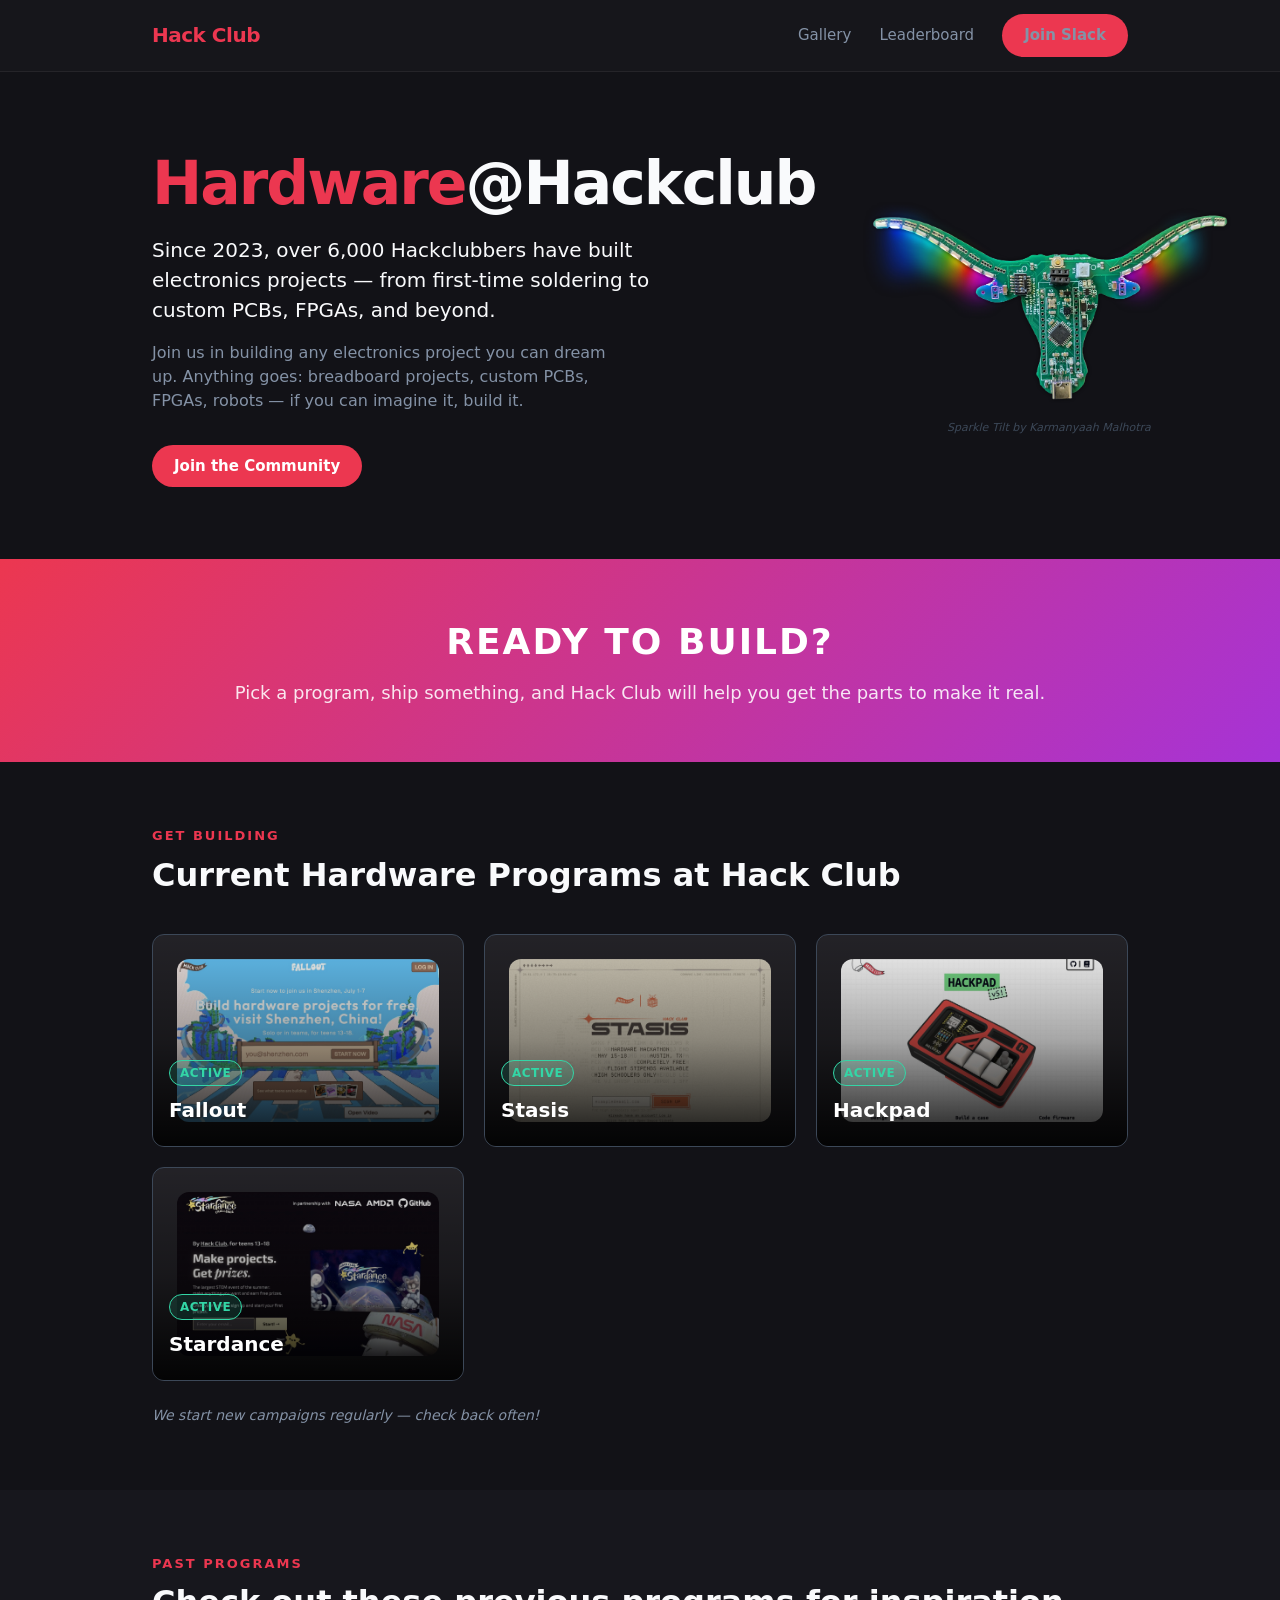
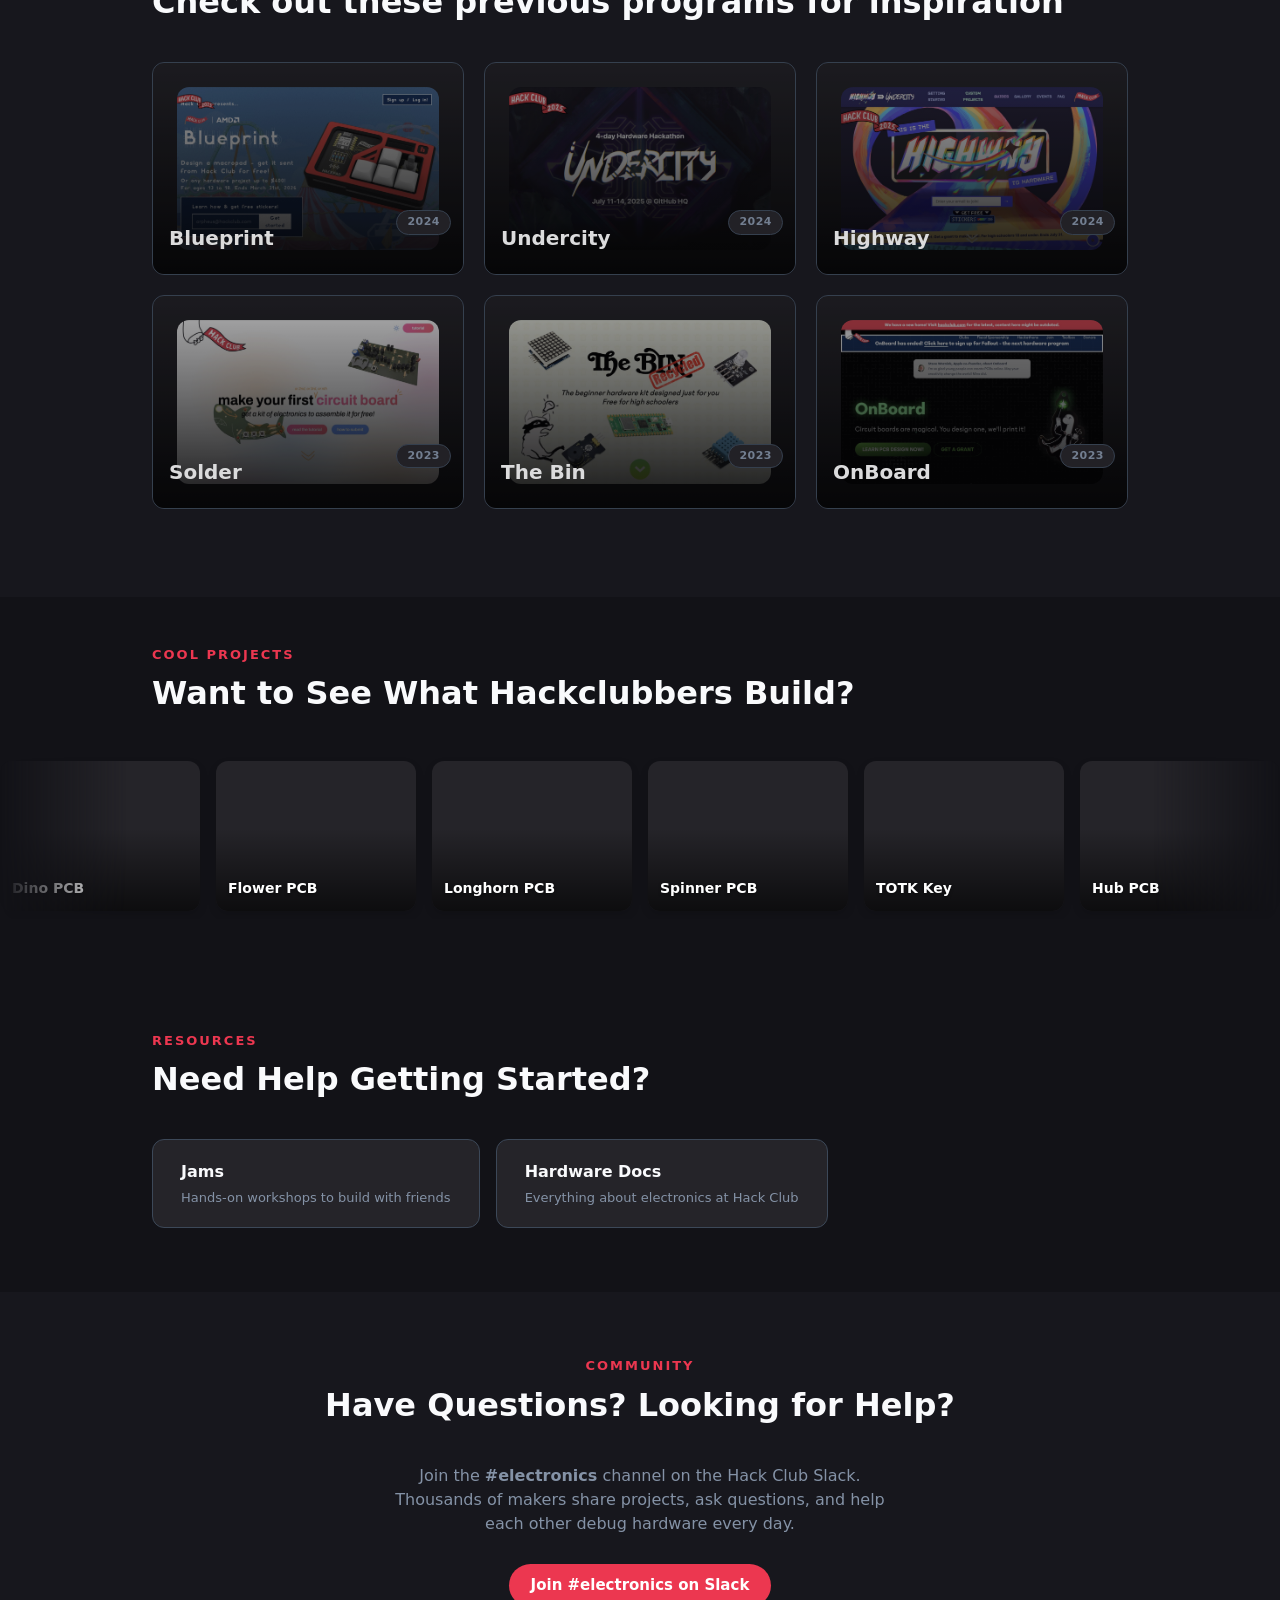
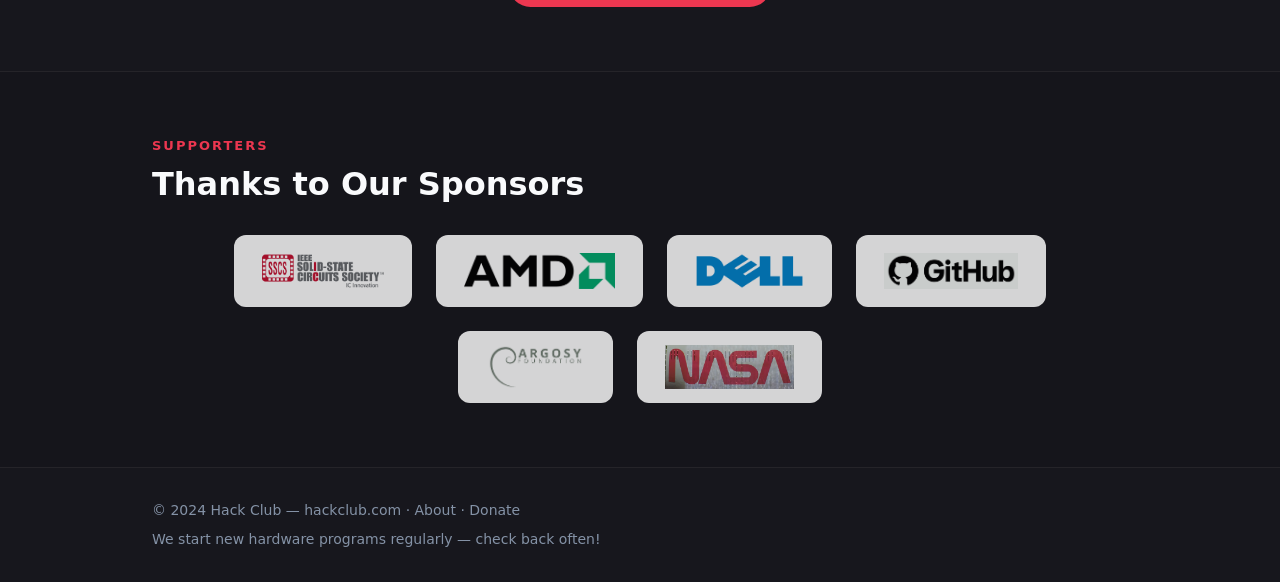
==== index.html @ caff6d9c "fix: use img tags for program cards (full screenshot, no cropping), white hover text" ====
<!DOCTYPE html>
<html lang="en">
<head>
  <meta charset="UTF-8">
  <meta name="viewport" content="width=device-width, initial-scale=1">
  <title>Hardware @ Hack Club</title>
  <meta name="description" content="Since 2023, 6000+ Hackclubbers have built electronics projects with Hack Club. Join us in building any electronics project you can dream up.">
  <link rel="stylesheet" href="https://css.hackclub.com/fonts.css">
  <link rel="stylesheet" href="https://css.hackclub.com/theme.css">
  <link rel="stylesheet" href="style.css">
  <style>
    /* ── Base ── */
    *, *::before, *::after { box-sizing: border-box; margin: 0; padding: 0; }

    body {
      font-family: 'Phantom Sans', system-ui, -apple-system, BlinkMacSystemFont, 'Segoe UI', sans-serif;
      background: #121217;
      color: #f9fafc;
      line-height: 1.5;
    }

    a { color: inherit; text-decoration: none; }

    .container {
      max-width: 1024px;
      margin-left: auto;
      margin-right: auto;
      padding-left: 24px;
      padding-right: 24px;
    }

    /* ── Nav ── */
    #nav {
      position: sticky;
      top: 0;
      z-index: 100;
      background: rgba(23, 23, 29, 0.88);
      backdrop-filter: blur(10px);
      border-bottom: 1px solid #252429;
    }

    .nav-inner {
      display: flex;
      align-items: center;
      justify-content: space-between;
      padding-top: 14px;
      padding-bottom: 14px;
    }

    .nav-logo {
      font-size: 20px;
      font-weight: 700;
      color: #ec3750;
      letter-spacing: -0.5px;
    }

    .nav-links {
      display: flex;
      align-items: center;
      gap: 28px;
    }

    .nav-links a {
      font-size: 15px;
      color: #8492a6;
      transition: color 0.15s;
    }

    .nav-links a:hover { color: #f9fafc; }

    /* ── Buttons ── */
    .btn {
      display: inline-block;
      padding: 10px 22px;
      border-radius: 99999px;
      font-weight: 700;
      font-size: 15px;
      cursor: pointer;
      transition: opacity 0.15s, transform 0.15s;
      border: none;
    }

    .btn:hover { opacity: 0.88; transform: translateY(-1px); }

    .btn-primary {
      background: #ec3750;
      color: #ffffff;
    }

    /* ── Hero ── */
    #hero {
      padding: 80px 0 72px;
      position: relative;
      overflow: hidden;
      background: transparent;
    }

    #hero .container {
      position: relative;
      z-index: 1;
      display: flex;
      align-items: center;
      gap: 48px;
    }

    .hero-text { flex: 1 1 55%; }

    .hero-photo {
      flex: 0 0 38%;
      position: relative;
      z-index: 1;
      display: flex;
      flex-direction: column;
      align-items: center;
      padding: 20px 0;
    }

    .hero-photo img {
      width: 100%;
      max-width: 420px;
      border-radius: 0;
      box-shadow: none;
      display: block;
    }

    #hero h1 {
      font-size: 60px;
      font-weight: 700;
      line-height: 1.05;
      letter-spacing: -2px;
      margin-bottom: 20px;
    }

    .red { color: #ec3750; }

    .tagline {
      font-size: 20px;
      color: #f9fafc;
      max-width: 520px;
      margin-bottom: 16px;
    }

    .subtext {
      font-size: 16px;
      color: #8492a6;
      max-width: 480px;
      margin-bottom: 32px;
    }

    /* ── Gallery / Marquee ── */
    #gallery {
      padding: 48px 0;
      overflow: hidden;
    }

    .marquee-wrap {
      overflow: hidden;
      -webkit-mask-image: linear-gradient(to right, transparent, black 10%, black 90%, transparent);
      mask-image: linear-gradient(to right, transparent, black 10%, black 90%, transparent);
    }

    .marquee-track {
      display: flex;
      width: max-content;
      gap: 16px;
      padding: 8px 0;
      animation: marquee 32s linear infinite;
    }

    .marquee-track:hover {
      animation-play-state: paused;
    }

    @keyframes marquee {
      from { transform: translateX(0); }
      to   { transform: translateX(-50%); }
    }

    @media (prefers-reduced-motion: reduce) {
      .marquee-track { animation: none; }
    }

    .gallery-card {
      flex-shrink: 0;
      min-width: 200px;
      height: 150px;
      border-radius: 12px;
      display: flex;
      align-items: flex-end;
      padding: 12px;
      font-size: 14px;
      font-weight: 700;
      color: #ffffff;
      text-shadow: 0 1px 3px rgba(0,0,0,0.5);
    }

    /* ── Sections shared ── */
    section { padding: 64px 0; }

    section h2 {
      font-size: 13px;
      font-weight: 700;
      text-transform: uppercase;
      letter-spacing: 2px;
      color: #ec3750;
      margin-bottom: 10px;
    }

    section h3 {
      font-size: 32px;
      font-weight: 700;
      margin-bottom: 40px;
      line-height: 1.2;
    }

    /* ── Program cards ── */
    .program-grid {
      display: grid;
      grid-template-columns: repeat(3, 1fr);
      gap: 20px;
      margin-bottom: 24px;
    }

    .program-card {
      background: #252429;
      border-radius: 12px;
      padding: 24px;
      display: block;
      border: 1px solid #3c4858;
      transition: transform 0.15s, box-shadow 0.15s;
      position: relative;
    }

    .program-card:hover {
      transform: translateY(-2px);
      box-shadow: 0 8px 24px rgba(0,0,0,0.3);
    }

    .program-card h4 {
      font-size: 20px;
      font-weight: 700;
      margin: 12px 0 8px;
    }

    .program-card p {
      font-size: 14px;
      color: #8492a6;
      line-height: 1.6;
    }

    .badge {
      display: inline-block;
      padding: 3px 10px;
      border-radius: 99999px;
      font-size: 12px;
      font-weight: 700;
      text-transform: uppercase;
      letter-spacing: 0.5px;
    }

    .badge.active {
      background: rgba(51, 214, 166, 0.15);
      color: #33d6a6;
      border: 1px solid #33d6a6;
    }

    .badge.year {
      background: #252429;
      color: #8492a6;
      border: 1px solid #3c4858;
    }

    .note {
      font-size: 14px;
      color: #8492a6;
      font-style: italic;
    }

    /* ── Past programs ── */
    #past-programs { background: #17171d; }

    .program-grid.past { grid-template-columns: repeat(3, 1fr); }

    .past-card {
      opacity: 0.85;
    }

    .past-card:hover { opacity: 1; }

    /* ── Get Help ── */
    .help-links {
      display: flex;
      flex-wrap: wrap;
      gap: 16px;
      margin-top: 8px;
    }

    .help-link {
      display: block;
      background: #252429;
      border-radius: 12px;
      padding: 20px 28px;
      border: 1px solid #3c4858;
      font-size: 16px;
      font-weight: 700;
      color: #f9fafc;
      transition: transform 0.15s, background 0.15s;
    }

    .help-link:hover {
      transform: translateY(-2px);
      background: #2e2c33;
    }

    .help-link span {
      display: block;
      font-size: 13px;
      font-weight: 400;
      color: #8492a6;
      margin-top: 4px;
    }

    /* ── Community ── */
    #community {
      background: #17171d;
      text-align: center;
    }

    #community h2 {
      text-align: center;
    }

    #community h3 {
      text-align: center;
    }

    #community p {
      color: #8492a6;
      max-width: 500px;
      margin: 0 auto 28px;
    }

    /* ── Footer ── */
    footer {
      background: #17171d;
      border-top: 1px solid #252429;
      padding: 32px 0;
    }

    .footer-inner {
      display: flex;
      flex-direction: column;
      gap: 8px;
      font-size: 14px;
      color: #8492a6;
    }

    .footer-inner a {
      color: #8492a6;
      transition: color 0.15s;
    }

    .footer-inner a:hover { color: #f9fafc; }

    /* ── Responsive ── */
    @media (max-width: 768px) {
      #hero h1 { font-size: 40px; letter-spacing: -1px; }
      .tagline { font-size: 17px; }
      .program-grid { grid-template-columns: 1fr; }
      .program-grid.past { grid-template-columns: repeat(2, 1fr); }
      .nav-links a:not(.btn) { display: none; }
    }

    @media (max-width: 480px) {
      .program-grid.past { grid-template-columns: 1fr; }
      #hero { padding: 64px 0 48px; }
    }
  </style>
</head>
<body>

  <!-- ── Nav ── -->
  <nav id="nav">
    <div class="container nav-inner">
      <a href="/" class="nav-logo">Hack Club</a>
      <div class="nav-links">
        <a href="https://hardware.hackclub.com/gallery">Gallery</a>
        <a href="https://hardware.hackclub.com/leaderboard">Leaderboard</a>
        <a href="https://slack.hackclub.com" class="btn btn-primary">Join Slack</a>
      </div>
    </div>
  </nav>

  <!-- ── Hero ── -->
  <section id="hero">
    <div class="container">
      <div class="hero-text">
        <h1><span class="red">Hardware</span>@Hackclub</h1>
        <p class="tagline">Since 2023, over 6,000 Hackclubbers have built electronics projects — from first-time soldering to custom PCBs, FPGAs, and beyond.</p>
        <p class="subtext">Join us in building any electronics project you can dream up. Anything goes: breadboard projects, custom PCBs, FPGAs, robots — if you can imagine it, build it.</p>
        <a href="https://slack.hackclub.com" class="btn btn-primary">Join the Community</a>
      </div>
      <div class="hero-photo">
        <img src="assets/sparkle-tilt.png" alt="Sparkle Tilt — custom PCB designed by Karmanyaah Malhotra with Hack Club" loading="lazy">
        <p class="photo-credit">Sparkle Tilt by Karmanyaah Malhotra</p>
      </div>
    </div>
  </section>

  <!-- ── CTA Band → Current Programs ── -->
  <section id="cta-band">
    <div class="container cta-inner">
      <div class="cta-text">
        <h2>Ready to Build?</h2>
        <p>Pick a program, ship something, and Hack Club will help you get the parts to make it real.</p>
      </div>
    </div>
  </section>

  <section id="current-programs">
    <div class="container">
      <h2>Get Building</h2>
      <h3>Current Hardware Programs at Hack Club</h3>
      <div class="program-grid">
        <a href="https://fallout.hackclub.com/" class="program-card">
          <img src="assets/prog-fallout.jpg" alt="Fallout">
          <div class="card-content"><span class="badge active">Active</span><h4>Fallout</h4><p class="card-desc">Build hardware projects, earn grants. The most active YSWS hardware program.</p></div>
        </a>
        <a href="https://stasis.hackclub.com/" class="program-card">
          <img src="assets/prog-stasis.jpg" alt="Stasis">
          <div class="card-content"><span class="badge active">Active</span><h4>Stasis</h4><p class="card-desc">Preserve your projects in time. A program for archiving and showcasing completed hardware.</p></div>
        </a>
        <a href="https://hackpad.hackclub.com/" class="program-card">
          <img src="assets/prog-hackpad.jpg" alt="Hackpad">
          <div class="card-content"><span class="badge active">Active</span><h4>Hackpad</h4><p class="card-desc">Build your own custom macropad. Design, print, and program a mini keyboard from scratch.</p></div>
        </a>
        <a href="https://stardance.hackclub.com/" class="program-card">
          <img src="assets/prog-stardance.jpg" alt="Stardance">
          <div class="card-content"><span class="badge active">Active</span><h4>Stardance</h4><p class="card-desc">Build hardware that moves, lights up, and dances. Bring electronics to life with motion and LEDs.</p></div>
        </a>
      </div>
      <p class="note">We start new campaigns regularly — check back often!</p>
    </div>
  </section>

  <!-- ── Past Programs ── -->
  <section id="past-programs">
    <div class="container">
      <h2>Past Programs</h2>
      <h3>Check out these previous programs for inspiration</h3>
      <div class="program-grid past">
        <a href="https://blueprint.hackclub.com/" class="program-card past-card">
          <img src="assets/prog-blueprint.jpg" alt="Blueprint">
          <div class="card-content"><span class="badge year">2024</span><h4>Blueprint</h4><p class="card-desc">Hardware hacking at its most creative. A program for building unusual and experimental electronics.</p></div>
        </a>
        <a href="https://undercity.hackclub.com/" class="program-card past-card">
          <img src="assets/prog-undercity.jpg" alt="Undercity">
          <div class="card-content"><span class="badge year">2024</span><h4>Undercity</h4><p class="card-desc">166 teen makers, 75 projects, 19 countries — a 72-hour underground hardware sprint.</p></div>
        </a>
        <a href="https://highway.hackclub.com/" class="program-card past-card">
          <img src="assets/prog-highway.jpg" alt="Highway">
          <div class="card-content"><span class="badge year">2024</span><h4>Highway</h4><p class="card-desc">Design any hardware project, get a grant to make it real. The summer highway to building.</p></div>
        </a>
        <a href="https://solder.hackclub.com/" class="program-card past-card">
          <img src="assets/prog-solder.jpg" alt="Solder">
          <div class="card-content"><span class="badge year">2023</span><h4>Solder</h4><p class="card-desc">Your introduction to soldering and electronics assembly. A hands-on beginner program.</p></div>
        </a>
        <a href="https://v3.hackclub.com/bin/" class="program-card past-card">
          <img src="assets/prog-thebin.jpg" alt="The Bin">
          <div class="card-content"><span class="badge year">2023</span><h4>The Bin</h4><p class="card-desc">A treasure trove of components. Get parts to build whatever you can imagine.</p></div>
        </a>
        <a href="https://v3.hackclub.com/onboard/" class="program-card past-card">
          <img src="assets/prog-onboard.jpg" alt="OnBoard">
          <div class="card-content"><span class="badge year">2023</span><h4>OnBoard</h4><p class="card-desc">Circuit boards are magical. Design your first PCB and get it manufactured for free.</p></div>
        </a>
      </div>
    </div>
  </section>

  <!-- ── Scrolling Gallery ── -->
  <section id="gallery">
    <div class="container">
      <h2>Cool Projects</h2>
      <h3>Want to See What Hackclubbers Build?</h3>
    </div>
    <div class="marquee-wrap">
      <div class="marquee-track">
        <div class="gallery-card" style="background-image:url('https://cloud-hy108iezt-hack-club-bot.vercel.app/0dinopcb.png')"><span>Dino PCB</span></div>
        <div class="gallery-card" style="background-image:url('https://cloud-f4lij7sq1-hack-club-bot.vercel.app/0flowerpcb.png')"><span>Flower PCB</span></div>
        <div class="gallery-card" style="background-image:url('https://cloud-myjum5y6g-hack-club-bot.vercel.app/0longhorn2.png')"><span>Longhorn PCB</span></div>
        <div class="gallery-card" style="background-image:url('https://cloud-r2xrlpq9q-hack-club-bot.vercel.app/0spinner.png')"><span>Spinner PCB</span></div>
        <div class="gallery-card" style="background-image:url('https://cloud-6a1wip38p-hack-club-bot.vercel.app/1totk_key.png')"><span>TOTK Key</span></div>
        <div class="gallery-card" style="background-image:url('https://cloud-c953eezuq-hack-club-bot.vercel.app/0hub.png')"><span>Hub PCB</span></div>
        <div class="gallery-card" style="background-image:url('https://highway.hackclub.com/desc2.png')"><span>3D Printer Build</span></div>
        <div class="gallery-card" style="background-image:url('https://highway.hackclub.com/desc3.png')"><span>Hack Club Scrapyard</span></div>
        <div class="gallery-card" style="background-image:url('https://cloud-8lszi55ph-hack-club-bot.vercel.app/10frame_2.png')"><span>Frame Project</span></div>
        <div class="gallery-card" style="background-image:url('https://highway.hackclub.com/desc1.png')"><span>Learn. Design. Make.</span></div>
        <!-- Duplicated for seamless loop -->
        <div class="gallery-card" style="background-image:url('https://cloud-hy108iezt-hack-club-bot.vercel.app/0dinopcb.png')"><span>Dino PCB</span></div>
        <div class="gallery-card" style="background-image:url('https://cloud-f4lij7sq1-hack-club-bot.vercel.app/0flowerpcb.png')"><span>Flower PCB</span></div>
        <div class="gallery-card" style="background-image:url('https://cloud-myjum5y6g-hack-club-bot.vercel.app/0longhorn2.png')"><span>Longhorn PCB</span></div>
        <div class="gallery-card" style="background-image:url('https://cloud-r2xrlpq9q-hack-club-bot.vercel.app/0spinner.png')"><span>Spinner PCB</span></div>
        <div class="gallery-card" style="background-image:url('https://cloud-6a1wip38p-hack-club-bot.vercel.app/1totk_key.png')"><span>TOTK Key</span></div>
        <div class="gallery-card" style="background-image:url('https://cloud-c953eezuq-hack-club-bot.vercel.app/0hub.png')"><span>Hub PCB</span></div>
        <div class="gallery-card" style="background-image:url('https://highway.hackclub.com/desc2.png')"><span>3D Printer Build</span></div>
        <div class="gallery-card" style="background-image:url('https://highway.hackclub.com/desc3.png')"><span>Hack Club Scrapyard</span></div>
        <div class="gallery-card" style="background-image:url('https://cloud-8lszi55ph-hack-club-bot.vercel.app/10frame_2.png')"><span>Frame Project</span></div>
        <div class="gallery-card" style="background-image:url('https://highway.hackclub.com/desc1.png')"><span>Learn. Design. Make.</span></div>
      </div>
    </div>
  </section>

  <!-- ── Get Help ── -->
  <section id="get-help">
    <div class="container">
      <h2>Resources</h2>
      <h3>Need Help Getting Started?</h3>
      <div class="help-links">
        <a href="https://jams.hackclub.com" class="help-link">
          Jams
          <span>Hands-on workshops to build with friends</span>
        </a>
        <a href="https://hardware.hackclub.com/docs" class="help-link">
          Hardware Docs
          <span>Everything about electronics at Hack Club</span>
        </a>
      </div>
    </div>
  </section>

  <!-- ── Community ── -->
  <section id="community">
    <div class="container">
      <h2>Community</h2>
      <h3>Have Questions? Looking for Help?</h3>
      <p>Join the <strong>#electronics</strong> channel on the Hack Club Slack. Thousands of makers share projects, ask questions, and help each other debug hardware every day.</p>
      <a href="https://slack.hackclub.com" class="btn btn-primary btn-community">Join #electronics on Slack</a>
    </div>
  </section>

  <!-- ── Sponsors ── -->
  <section id="sponsors">
    <div class="container">
      <h2>Supporters</h2>
      <h3>Thanks to Our Sponsors</h3>
      <div class="sponsor-grid">
        <div class="sponsor-card">
          <img src="assets/logo-ieee.png" alt="IEEE Solid State Circuits Society" loading="lazy">
        </div>
        <div class="sponsor-card">
          <img src="assets/logo-amd.png" alt="AMD" loading="lazy">
        </div>
        <div class="sponsor-card">
          <img src="assets/logo-dell.png" alt="Dell" loading="lazy">
        </div>
        <div class="sponsor-card">
          <img src="assets/logo-github.png" alt="GitHub" loading="lazy">
        </div>
        <div class="sponsor-card">
          <img src="assets/logo-argosy.png" alt="Argosy Foundation" loading="lazy">
        </div>
        <div class="sponsor-card">
          <img src="assets/logo-nasa.png" alt="NASA" loading="lazy">
        </div>
      </div>
    </div>
  </section>

  <!-- ── Footer ── -->
  <footer>
    <div class="container footer-inner">
      <div>
        &copy; 2024 Hack Club &mdash;
        <a href="https://hackclub.com">hackclub.com</a> &middot;
        <a href="https://hackclub.com/about">About</a> &middot;
        <a href="https://hackclub.com/donate">Donate</a>
      </div>
      <div>We start new hardware programs regularly — check back often!</div>
    </div>
  </footer>

</body>
</html>
---- style.css ----
/* Hardware @ Hack Club — style.css
   Supplement to the inline <style> block in index.html.
   All critical brand tokens are also declared inline for eval compatibility.
*/

/* ── Root tokens ── */
:root {
  --color-red: #ec3750;
  --color-orange: #ff8c37;
  --color-yellow: #f1c40f;
  --color-green: #33d6a6;
  --color-cyan: #5bc0de;
  --color-blue: #338eda;
  --color-purple: #a633d6;
  --color-muted: #8492a6;

  --bg-darker: #121217;
  --bg-dark: #17171d;
  --bg-darkless: #252429;
  --bg-steel: #273444;
  --bg-slate: #3c4858;

  --text-white: #f9fafc;
  --text-muted: #8492a6;

  --radius-card: 12px;
  --radius-pill: 99999px;

  --shadow-card: 0 4px 8px rgba(0,0,0,0.125);
  --shadow-elevated: 0 8px 12px rgba(0,0,0,0.2);

  --max-width: 1024px;
}

/* ── Base ── */
*, *::before, *::after {
  box-sizing: border-box;
  margin: 0;
  padding: 0;
}

body {
  font-family: 'Phantom Sans', system-ui, -apple-system, BlinkMacSystemFont, 'Segoe UI', Roboto, sans-serif;
  background: #121217;
  color: #f9fafc;
  line-height: 1.5;
  -webkit-font-smoothing: antialiased;
  position: relative;
}

/* PCB trace pattern — full-page fixed ghost layer */
body::before {
  content: '';
  position: fixed;
  inset: 0;
  background: url('assets/pcb-bg.jpg') center center / 600px auto repeat;
  opacity: 0.12;
  pointer-events: none;
  z-index: 0;
  mix-blend-mode: screen;
}

/* Ensure all page content sits above the background */
body > * { position: relative; z-index: 1; }

a {
  color: inherit;
  text-decoration: none;
}

img {
  max-width: 100%;
  display: block;
}

/* ── Layout ── */
.container {
  max-width: 1024px;
  margin-left: auto;
  margin-right: auto;
  padding-left: 24px;
  padding-right: 24px;
}

/* ── Nav ── */
#nav {
  position: sticky;
  top: 0;
  z-index: 100;
  background: #17171d;
  border-bottom: 1px solid #252429;
  backdrop-filter: blur(8px);
}

.nav-inner {
  display: flex;
  align-items: center;
  justify-content: space-between;
  padding-top: 14px;
  padding-bottom: 14px;
}

.nav-logo {
  font-size: 20px;
  font-weight: 700;
  color: #ec3750;
  letter-spacing: -0.5px;
}

.nav-links {
  display: flex;
  align-items: center;
  gap: 28px;
}

.nav-links a {
  font-size: 15px;
  color: #8492a6;
  transition: color 0.15s ease;
}

.nav-links a:hover {
  color: #f9fafc;
}

/* ── Buttons ── */
.btn {
  display: inline-block;
  padding: 10px 22px;
  border-radius: 99999px;
  font-family: 'Phantom Sans', system-ui, sans-serif;
  font-weight: 700;
  font-size: 15px;
  cursor: pointer;
  transition: opacity 0.15s ease, transform 0.15s ease;
  border: none;
  white-space: nowrap;
}

.btn:hover {
  opacity: 0.88;
  transform: translateY(-1px);
}

.btn-primary {
  background: #ec3750;
  color: #ffffff;
}

/* ── Hero ── (PCB trace bg + split layout defined in inline <style>) */
/* Responsive hero layout */
@media (max-width: 860px) {
  #hero .container {
    flex-direction: column;
    gap: 32px;
  }
  .hero-photo {
    flex: none;
    width: 100%;
    max-width: 480px;
    margin: 0 auto;
  }
}

.photo-credit {
  font-size: 11px;
  color: #3c4858;
  text-align: center;
  margin-top: 14px;
  font-style: italic;
}

/* ── Gallery / Marquee ── */
#gallery {
  padding: 48px 0;
  overflow: hidden;
}

.marquee-wrap {
  overflow: hidden;
  -webkit-mask-image: linear-gradient(to right, transparent, black 10%, black 90%, transparent);
  mask-image: linear-gradient(to right, transparent, black 10%, black 90%, transparent);
}

.marquee-track {
  display: flex;
  width: max-content;
  gap: 16px;
  padding: 8px 0;
  animation: marquee 32s linear infinite;
}

.marquee-track:hover {
  animation-play-state: paused;
}

@keyframes marquee {
  from { transform: translateX(0); }
  to   { transform: translateX(-50%); }
}

@media (prefers-reduced-motion: reduce) {
  .marquee-track {
    animation: none;
  }
}

.gallery-card {
  flex-shrink: 0;
  min-width: 240px;
  height: 170px;
  border-radius: 12px;
  display: flex;
  align-items: flex-end;
  padding: 10px 12px;
  font-size: 13px;
  font-weight: 700;
  color: #ffffff;
  text-shadow: 0 1px 4px rgba(0,0,0,0.8);
  box-shadow: var(--shadow-card);
  background-size: cover;
  background-position: center;
  background-color: #252429;
  position: relative;
  overflow: hidden;
}

/* Dark gradient at bottom for label legibility */
.gallery-card::after {
  content: '';
  position: absolute;
  inset: 0;
  background: linear-gradient(to top, rgba(0,0,0,0.65) 0%, transparent 55%);
  pointer-events: none;
}

.gallery-card span {
  position: relative;
  z-index: 1;
}

/* ── CTA Band ── */
#cta-band {
  background: linear-gradient(135deg, #ec3750 0%, #a633d6 100%);
  padding: 56px 0;
}

.cta-inner {
  text-align: center;
}

.cta-text h2 {
  font-size: 36px;
  font-weight: 700;
  color: #ffffff;
  margin-bottom: 10px;
}

.cta-text p {
  font-size: 18px;
  color: rgba(255,255,255,0.88);
}

.btn-cta-big {
  background: #ffffff;
  color: #ec3750;
  font-size: 18px;
  padding: 16px 36px;
  font-weight: 700;
  white-space: nowrap;
  box-shadow: 0 4px 24px rgba(0,0,0,0.2);
}

/* ── Section shared styles ── */
section {
  padding: 64px 0;
}

section h2 {
  font-size: 13px;
  font-weight: 700;
  text-transform: uppercase;
  letter-spacing: 2px;
  color: #ec3750;
  margin-bottom: 10px;
}

section h3 {
  font-size: 32px;
  font-weight: 700;
  margin-bottom: 40px;
  line-height: 1.2;
  color: #f9fafc;
}

/* ── Program Cards ── */
.program-grid {
  display: flex;
  flex-wrap: wrap;
  justify-content: center;
  gap: 16px;
  margin-bottom: 24px;
}

.program-card {
  flex: 0 0 calc(33.333% - 11px);
  background-image: none !important;
  background-color: #252429;
}

.program-card img {
  width: 100%;
  height: auto;
  display: block;
  border-radius: 12px;
}

.program-card {
  border-radius: 12px;
  display: block;
  border: none;
  position: relative;
  overflow: hidden;
  text-decoration: none;
  transition: transform 0.3s ease, box-shadow 0.3s ease;
}

.program-card:hover {
  transform: scale(1.02);
  box-shadow: 0 12px 40px rgba(0,0,0,0.5);
}

/* Gradient overlay — darkens bottom for text legibility */
.program-card::after {
  content: '';
  position: absolute;
  inset: 0;
  background: linear-gradient(to top, rgba(0,0,0,0.9) 0%, rgba(0,0,0,0.35) 50%, rgba(0,0,0,0.05) 100%);
  pointer-events: none;
}

/* Slightly extra dim for past cards */
.past-card::after {
  background: linear-gradient(to top, rgba(0,0,0,0.9) 0%, rgba(0,0,0,0.5) 55%, rgba(0,0,0,0.2) 100%);
}

/* Content sits above gradient */
.card-content {
  position: absolute;
  bottom: 0;
  left: 0;
  right: 0;
  padding: 16px;
  z-index: 1;
}

.program-card h4 {
  font-size: 18px;
  font-weight: 700;
  margin: 6px 0 0;
  color: #ffffff;
  line-height: 1.2;
}

/* Description hidden, slides up on hover */
.card-desc {
  font-size: 13px;
  color: #ffffff;
  line-height: 1.5;
  margin: 6px 0 0;
  max-height: 0;
  overflow: hidden;
  opacity: 0;
  transition: max-height 0.3s ease, opacity 0.25s ease;
}

.program-card:hover .card-desc {
  max-height: 80px;
  opacity: 1;
}

/* ── Badges ── */
.badge {
  display: inline-block;
  padding: 3px 10px;
  border-radius: 99999px;
  font-size: 12px;
  font-weight: 700;
  text-transform: uppercase;
  letter-spacing: 0.5px;
}

.badge.active {
  background: rgba(51, 214, 166, 0.15);
  color: #33d6a6;
  border: 1px solid rgba(51, 214, 166, 0.4);
}

.badge.year {
  background: #252429;
  color: #8492a6;
  border: 1px solid #3c4858;
  font-size: 11px;
  position: absolute;
  top: 12px;
  right: 12px;
}

.note {
  font-size: 14px;
  color: #8492a6;
  font-style: italic;
}

/* ── Past Programs ── */
#past-programs {
  background: rgba(23, 23, 29, 0.7);
}


/* ── Get Help ── */
.help-links {
  display: flex;
  flex-wrap: wrap;
  gap: 16px;
  margin-top: 8px;
}

.help-link {
  display: block;
  background: #252429;
  border-radius: 12px;
  padding: 20px 28px;
  border: 1px solid #3c4858;
  font-size: 16px;
  font-weight: 700;
  color: #f9fafc;
  transition: transform 0.15s ease, background 0.15s ease;
  min-width: 180px;
}

.help-link:hover {
  transform: translateY(-2px);
  background: #2e2c33;
}

.help-link span {
  display: block;
  font-size: 13px;
  font-weight: 400;
  color: #8492a6;
  margin-top: 4px;
}

/* ── Community ── */
#community {
  background: rgba(23, 23, 29, 0.7);
  text-align: center;
}

.btn-community {
  background: linear-gradient(135deg, #ec3750, #ff8c37);
  color: #ffffff;
}

#community h2 {
  text-align: center;
}

#community h3 {
  text-align: center;
}

#community p {
  color: #8492a6;
  max-width: 500px;
  margin: 0 auto 28px;
  font-size: 16px;
}

/* ── Sponsors ── */
#sponsors {
  background: rgba(23, 23, 29, 0.8);
  border-top: 1px solid #252429;
}

#sponsors h3 {
  margin-bottom: 32px;
}

.sponsor-grid {
  display: flex;
  flex-wrap: wrap;
  align-items: center;
  justify-content: center;
  gap: 24px;
}

.sponsor-card {
  background: #ffffff;
  border-radius: 12px;
  padding: 16px 28px;
  display: flex;
  align-items: center;
  justify-content: center;
  opacity: 0.82;
  transition: opacity 0.2s, transform 0.15s;
  min-width: 140px;
  height: 72px;
}

.sponsor-card:hover {
  opacity: 1;
  transform: translateY(-2px);
}

.sponsor-card img {
  height: 36px;
  width: auto;
  max-width: 160px;
  object-fit: contain;
  display: block;
}

.sponsor-card img[alt="Argosy Foundation"] {
  height: 48px;
  max-width: 180px;
}

.sponsor-card-dark {
  background: #1a1a1a;
}

.sponsor-card img[alt="NASA"] {
  height: 44px;
  max-width: 180px;
}

/* ── Footer ── */
footer {
  background: rgba(23, 23, 29, 0.85);
  border-top: 1px solid #252429;
  padding: 32px 0;
}

.footer-inner {
  display: flex;
  flex-direction: column;
  gap: 8px;
  font-size: 14px;
  color: #8492a6;
}

.footer-inner a {
  color: #8492a6;
  transition: color 0.15s ease;
}

.footer-inner a:hover {
  color: #f9fafc;
}

/* ── Responsive ── */
@media (max-width: 768px) {
  #hero h1 {
    font-size: 40px;
    letter-spacing: -1px;
  }

  .tagline {
    font-size: 17px;
  }

  .program-card {
    flex: 0 0 calc(50% - 8px);
  }

  .program-grid.past .program-card {
    flex: 0 0 calc(50% - 8px);
  }

  .nav-links a:not(.btn) {
    display: none;
  }

  .help-links {
    flex-direction: column;
  }
}

@media (max-width: 480px) {
  .program-card {
    flex: 0 0 100%;
  }

  #hero {
    padding: 64px 0 48px;
  }

  #hero h1 {
    font-size: 32px;
    letter-spacing: -0.5px;
  }
}
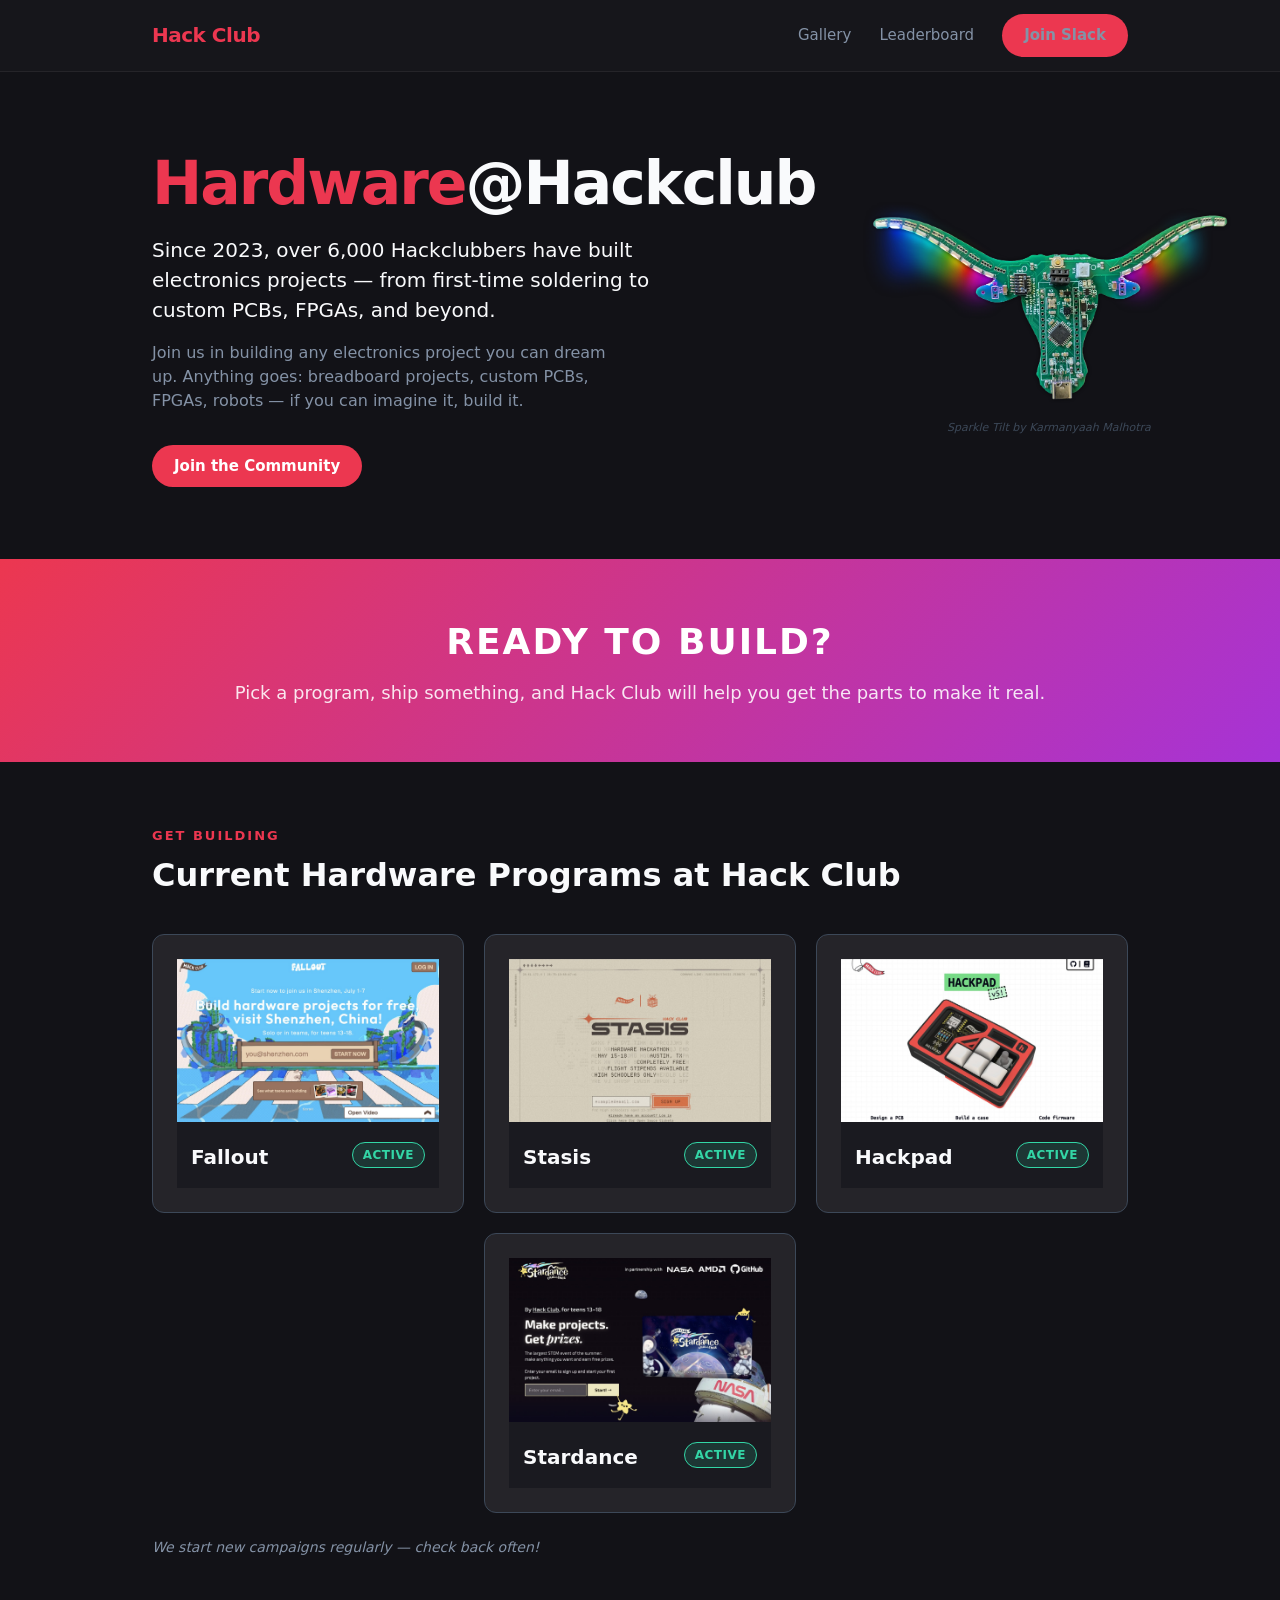
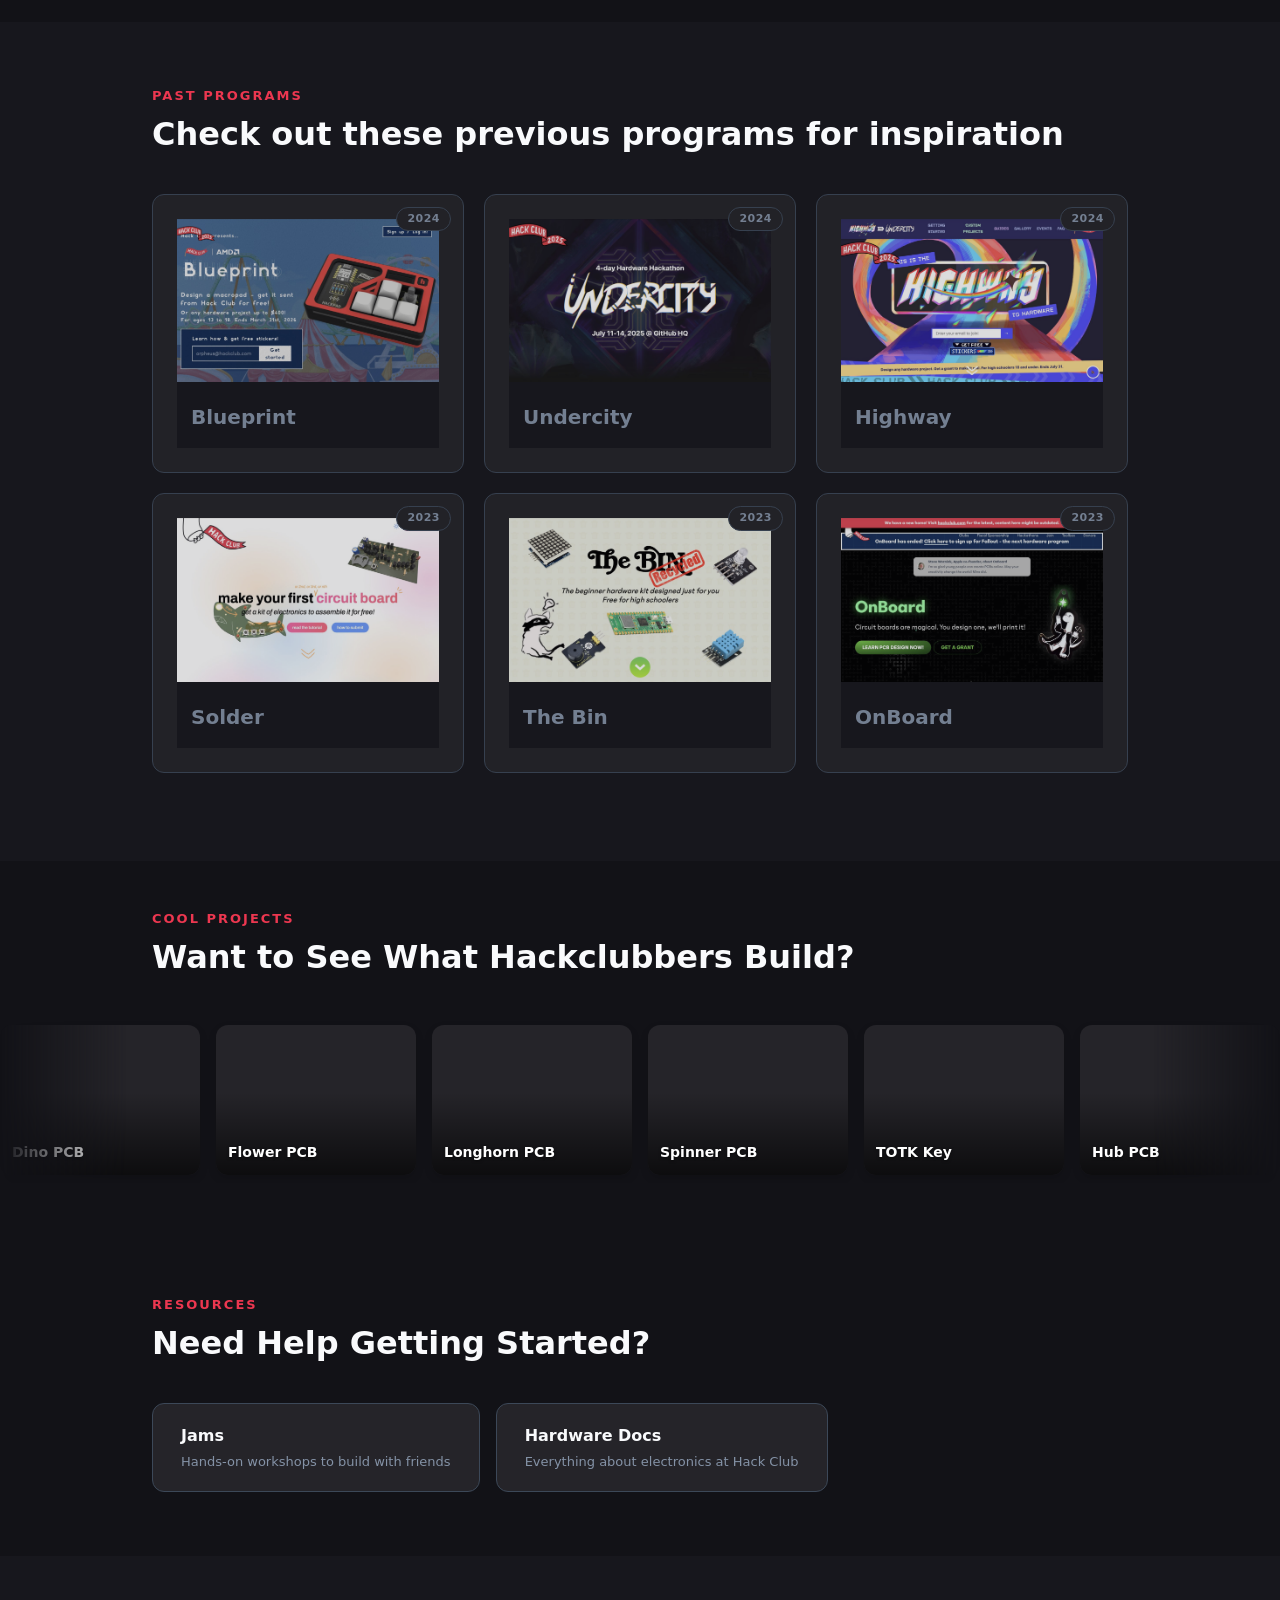
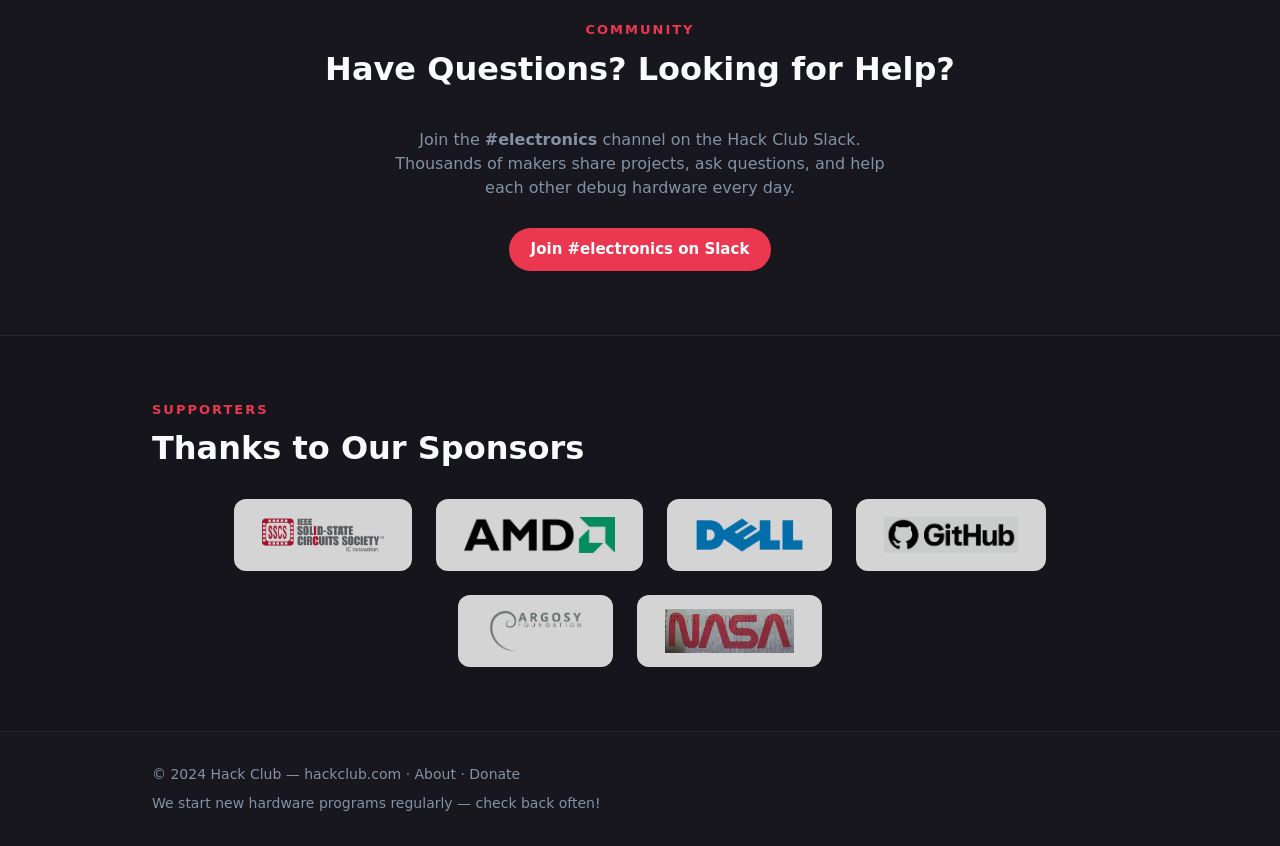
==== commit 36cee1e5: "design: full-vibrancy cards, thin bar below image, slide-up white hover panel" ====
--- a/index.html
+++ b/index.html
@@ -423,20 +423,20 @@
       <h3>Current Hardware Programs at Hack Club</h3>
       <div class="program-grid">
         <a href="https://fallout.hackclub.com/" class="program-card">
-          <img src="assets/prog-fallout.jpg" alt="Fallout">
-          <div class="card-content"><span class="badge active">Active</span><h4>Fallout</h4><p class="card-desc">Build hardware projects, earn grants. The most active YSWS hardware program.</p></div>
+          <div class="card-img-wrap"><img src="assets/prog-fallout.jpg" alt="Fallout"><div class="card-hover"><p>Build hardware projects, earn grants. The most active YSWS hardware program.</p></div></div>
+          <div class="card-bar"><h4>Fallout</h4><span class="badge active">Active</span></div>
         </a>
         <a href="https://stasis.hackclub.com/" class="program-card">
-          <img src="assets/prog-stasis.jpg" alt="Stasis">
-          <div class="card-content"><span class="badge active">Active</span><h4>Stasis</h4><p class="card-desc">Preserve your projects in time. A program for archiving and showcasing completed hardware.</p></div>
+          <div class="card-img-wrap"><img src="assets/prog-stasis.jpg" alt="Stasis"><div class="card-hover"><p>Preserve your projects in time. A program for archiving and showcasing completed hardware.</p></div></div>
+          <div class="card-bar"><h4>Stasis</h4><span class="badge active">Active</span></div>
         </a>
         <a href="https://hackpad.hackclub.com/" class="program-card">
-          <img src="assets/prog-hackpad.jpg" alt="Hackpad">
-          <div class="card-content"><span class="badge active">Active</span><h4>Hackpad</h4><p class="card-desc">Build your own custom macropad. Design, print, and program a mini keyboard from scratch.</p></div>
+          <div class="card-img-wrap"><img src="assets/prog-hackpad.jpg" alt="Hackpad"><div class="card-hover"><p>Build your own custom macropad. Design, print, and program a mini keyboard from scratch.</p></div></div>
+          <div class="card-bar"><h4>Hackpad</h4><span class="badge active">Active</span></div>
         </a>
         <a href="https://stardance.hackclub.com/" class="program-card">
-          <img src="assets/prog-stardance.jpg" alt="Stardance">
-          <div class="card-content"><span class="badge active">Active</span><h4>Stardance</h4><p class="card-desc">Build hardware that moves, lights up, and dances. Bring electronics to life with motion and LEDs.</p></div>
+          <div class="card-img-wrap"><img src="assets/prog-stardance.jpg" alt="Stardance"><div class="card-hover"><p>Build hardware that moves, lights up, and dances. Bring electronics to life with motion and LEDs.</p></div></div>
+          <div class="card-bar"><h4>Stardance</h4><span class="badge active">Active</span></div>
         </a>
       </div>
       <p class="note">We start new campaigns regularly — check back often!</p>
@@ -450,28 +450,28 @@
       <h3>Check out these previous programs for inspiration</h3>
       <div class="program-grid past">
         <a href="https://blueprint.hackclub.com/" class="program-card past-card">
-          <img src="assets/prog-blueprint.jpg" alt="Blueprint">
-          <div class="card-content"><span class="badge year">2024</span><h4>Blueprint</h4><p class="card-desc">Hardware hacking at its most creative. A program for building unusual and experimental electronics.</p></div>
+          <div class="card-img-wrap"><img src="assets/prog-blueprint.jpg" alt="Blueprint"><div class="card-hover"><p>Hardware hacking at its most creative. A program for building unusual and experimental electronics.</p></div></div>
+          <div class="card-bar"><h4>Blueprint</h4><span class="badge year">2024</span></div>
         </a>
         <a href="https://undercity.hackclub.com/" class="program-card past-card">
-          <img src="assets/prog-undercity.jpg" alt="Undercity">
-          <div class="card-content"><span class="badge year">2024</span><h4>Undercity</h4><p class="card-desc">166 teen makers, 75 projects, 19 countries — a 72-hour underground hardware sprint.</p></div>
+          <div class="card-img-wrap"><img src="assets/prog-undercity.jpg" alt="Undercity"><div class="card-hover"><p>166 teen makers, 75 projects, 19 countries — a 72-hour underground hardware sprint.</p></div></div>
+          <div class="card-bar"><h4>Undercity</h4><span class="badge year">2024</span></div>
         </a>
         <a href="https://highway.hackclub.com/" class="program-card past-card">
-          <img src="assets/prog-highway.jpg" alt="Highway">
-          <div class="card-content"><span class="badge year">2024</span><h4>Highway</h4><p class="card-desc">Design any hardware project, get a grant to make it real. The summer highway to building.</p></div>
+          <div class="card-img-wrap"><img src="assets/prog-highway.jpg" alt="Highway"><div class="card-hover"><p>Design any hardware project, get a grant to make it real. The summer highway to building.</p></div></div>
+          <div class="card-bar"><h4>Highway</h4><span class="badge year">2024</span></div>
         </a>
         <a href="https://solder.hackclub.com/" class="program-card past-card">
-          <img src="assets/prog-solder.jpg" alt="Solder">
-          <div class="card-content"><span class="badge year">2023</span><h4>Solder</h4><p class="card-desc">Your introduction to soldering and electronics assembly. A hands-on beginner program.</p></div>
+          <div class="card-img-wrap"><img src="assets/prog-solder.jpg" alt="Solder"><div class="card-hover"><p>Your introduction to soldering and electronics assembly. A hands-on beginner program.</p></div></div>
+          <div class="card-bar"><h4>Solder</h4><span class="badge year">2023</span></div>
         </a>
         <a href="https://v3.hackclub.com/bin/" class="program-card past-card">
-          <img src="assets/prog-thebin.jpg" alt="The Bin">
-          <div class="card-content"><span class="badge year">2023</span><h4>The Bin</h4><p class="card-desc">A treasure trove of components. Get parts to build whatever you can imagine.</p></div>
+          <div class="card-img-wrap"><img src="assets/prog-thebin.jpg" alt="The Bin"><div class="card-hover"><p>A treasure trove of components. Get parts to build whatever you can imagine.</p></div></div>
+          <div class="card-bar"><h4>The Bin</h4><span class="badge year">2023</span></div>
         </a>
         <a href="https://v3.hackclub.com/onboard/" class="program-card past-card">
-          <img src="assets/prog-onboard.jpg" alt="OnBoard">
-          <div class="card-content"><span class="badge year">2023</span><h4>OnBoard</h4><p class="card-desc">Circuit boards are magical. Design your first PCB and get it manufactured for free.</p></div>
+          <div class="card-img-wrap"><img src="assets/prog-onboard.jpg" alt="OnBoard"><div class="card-hover"><p>Circuit boards are magical. Design your first PCB and get it manufactured for free.</p></div></div>
+          <div class="card-bar"><h4>OnBoard</h4><span class="badge year">2023</span></div>
         </a>
       </div>
     </div>
--- a/style.css
+++ b/style.css
@@ -295,88 +295,89 @@
 
 /* ── Program Cards ── */
 .program-grid {
-  display: flex;
-  flex-wrap: wrap;
-  justify-content: center;
+  display: grid;
+  grid-template-columns: repeat(3, 1fr);
   gap: 16px;
   margin-bottom: 24px;
 }
 
 .program-card {
-  flex: 0 0 calc(33.333% - 11px);
-  background-image: none !important;
-  background-color: #252429;
-}
-
-.program-card img {
+  display: block;
+  border-radius: 12px;
+  overflow: hidden;
+  background: #1a1a20;
+  text-decoration: none;
+  transition: transform 0.25s ease, box-shadow 0.25s ease;
+}
+
+/* Center a lone card on row 2 into the middle column */
+.program-card:last-child:nth-child(3n+1) {
+  grid-column: 2;
+}
+
+.program-card:hover {
+  transform: scale(1.02);
+  box-shadow: 0 12px 40px rgba(0,0,0,0.5);
+}
+
+/* Image wrapper clips the hover panel */
+.card-img-wrap {
+  position: relative;
+  overflow: hidden;
+}
+
+.card-img-wrap img {
   width: 100%;
   height: auto;
   display: block;
-  border-radius: 12px;
-}
-
-.program-card {
-  border-radius: 12px;
-  display: block;
-  border: none;
-  position: relative;
-  overflow: hidden;
-  text-decoration: none;
-  transition: transform 0.3s ease, box-shadow 0.3s ease;
-}
-
-.program-card:hover {
-  transform: scale(1.02);
-  box-shadow: 0 12px 40px rgba(0,0,0,0.5);
-}
-
-/* Gradient overlay — darkens bottom for text legibility */
-.program-card::after {
-  content: '';
+}
+
+/* Hover panel slides up from below the image */
+.card-hover {
   position: absolute;
-  inset: 0;
-  background: linear-gradient(to top, rgba(0,0,0,0.9) 0%, rgba(0,0,0,0.35) 50%, rgba(0,0,0,0.05) 100%);
-  pointer-events: none;
-}
-
-/* Slightly extra dim for past cards */
-.past-card::after {
-  background: linear-gradient(to top, rgba(0,0,0,0.9) 0%, rgba(0,0,0,0.5) 55%, rgba(0,0,0,0.2) 100%);
-}
-
-/* Content sits above gradient */
-.card-content {
-  position: absolute;
-  bottom: 0;
   left: 0;
   right: 0;
-  padding: 16px;
-  z-index: 1;
-}
-
-.program-card h4 {
-  font-size: 18px;
-  font-weight: 700;
-  margin: 6px 0 0;
+  bottom: -100%;
+  padding: 14px 16px;
+  background: rgba(0, 0, 0, 0.88);
+  backdrop-filter: blur(6px);
+  transition: bottom 0.3s ease;
+}
+
+.card-hover p {
+  margin: 0;
+  font-size: 13px;
+  line-height: 1.6;
   color: #ffffff;
-  line-height: 1.2;
-}
-
-/* Description hidden, slides up on hover */
-.card-desc {
-  font-size: 13px;
-  color: #ffffff;
-  line-height: 1.5;
-  margin: 6px 0 0;
-  max-height: 0;
-  overflow: hidden;
-  opacity: 0;
-  transition: max-height 0.3s ease, opacity 0.25s ease;
-}
-
-.program-card:hover .card-desc {
-  max-height: 80px;
-  opacity: 1;
+}
+
+.program-card:hover .card-hover {
+  bottom: 0;
+}
+
+/* Thin info bar below the image */
+.card-bar {
+  display: flex;
+  align-items: center;
+  justify-content: space-between;
+  padding: 8px 14px;
+  background: #1a1a20;
+  min-height: 42px;
+}
+
+.card-bar h4 {
+  font-size: 15px;
+  font-weight: 700;
+  color: #f9fafc;
+  margin: 0;
+}
+
+.past-card .card-bar {
+  background: #17171d;
+}
+
+.past-card .card-bar h4 {
+  color: #8492a6;
 }
 
 /* ── Badges ── */
@@ -571,12 +572,12 @@
     font-size: 17px;
   }
 
-  .program-card {
-    flex: 0 0 calc(50% - 8px);
-  }
-
-  .program-grid.past .program-card {
-    flex: 0 0 calc(50% - 8px);
+  .program-grid {
+    grid-template-columns: repeat(2, 1fr);
+  }
+
+  .program-card:last-child:nth-child(3n+1) {
+    grid-column: auto;
   }
 
   .nav-links a:not(.btn) {
@@ -589,8 +590,8 @@
 }
 
 @media (max-width: 480px) {
-  .program-card {
-    flex: 0 0 100%;
+  .program-grid {
+    grid-template-columns: 1fr;
   }
 
   #hero {
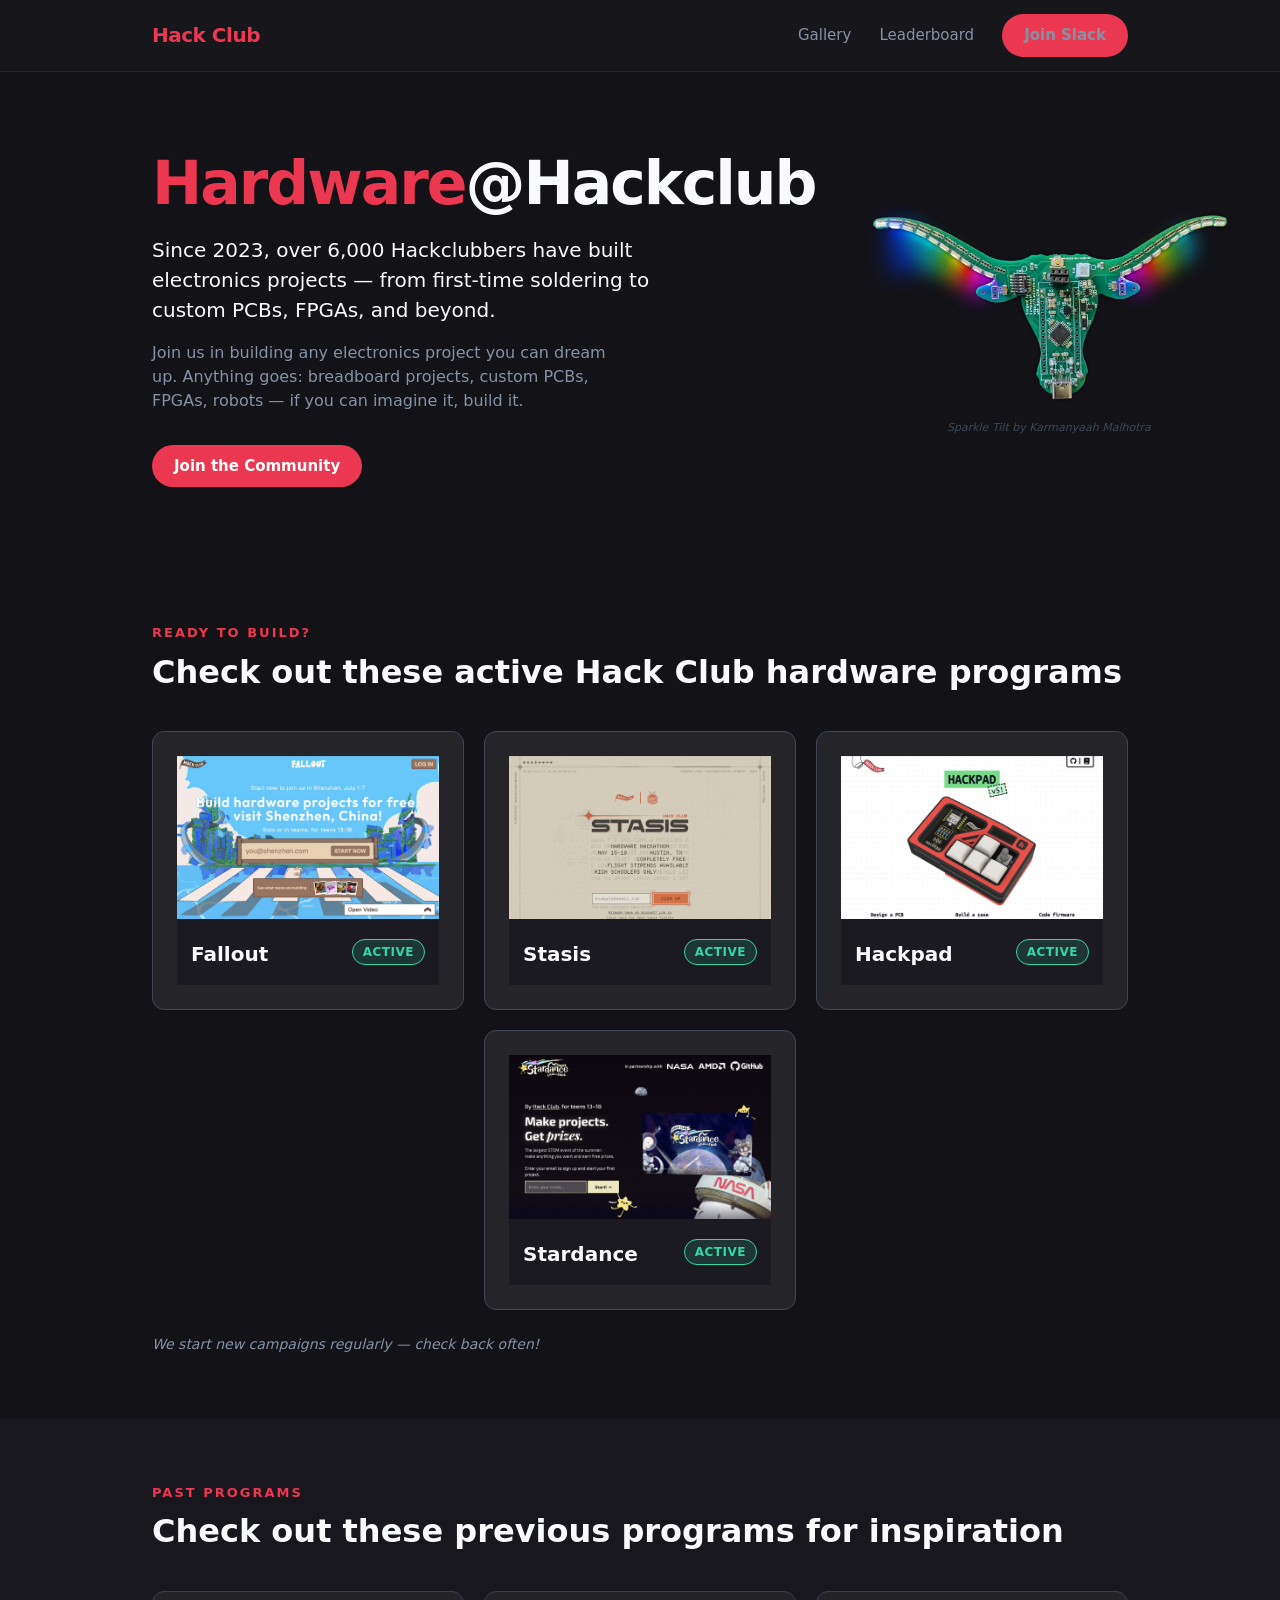
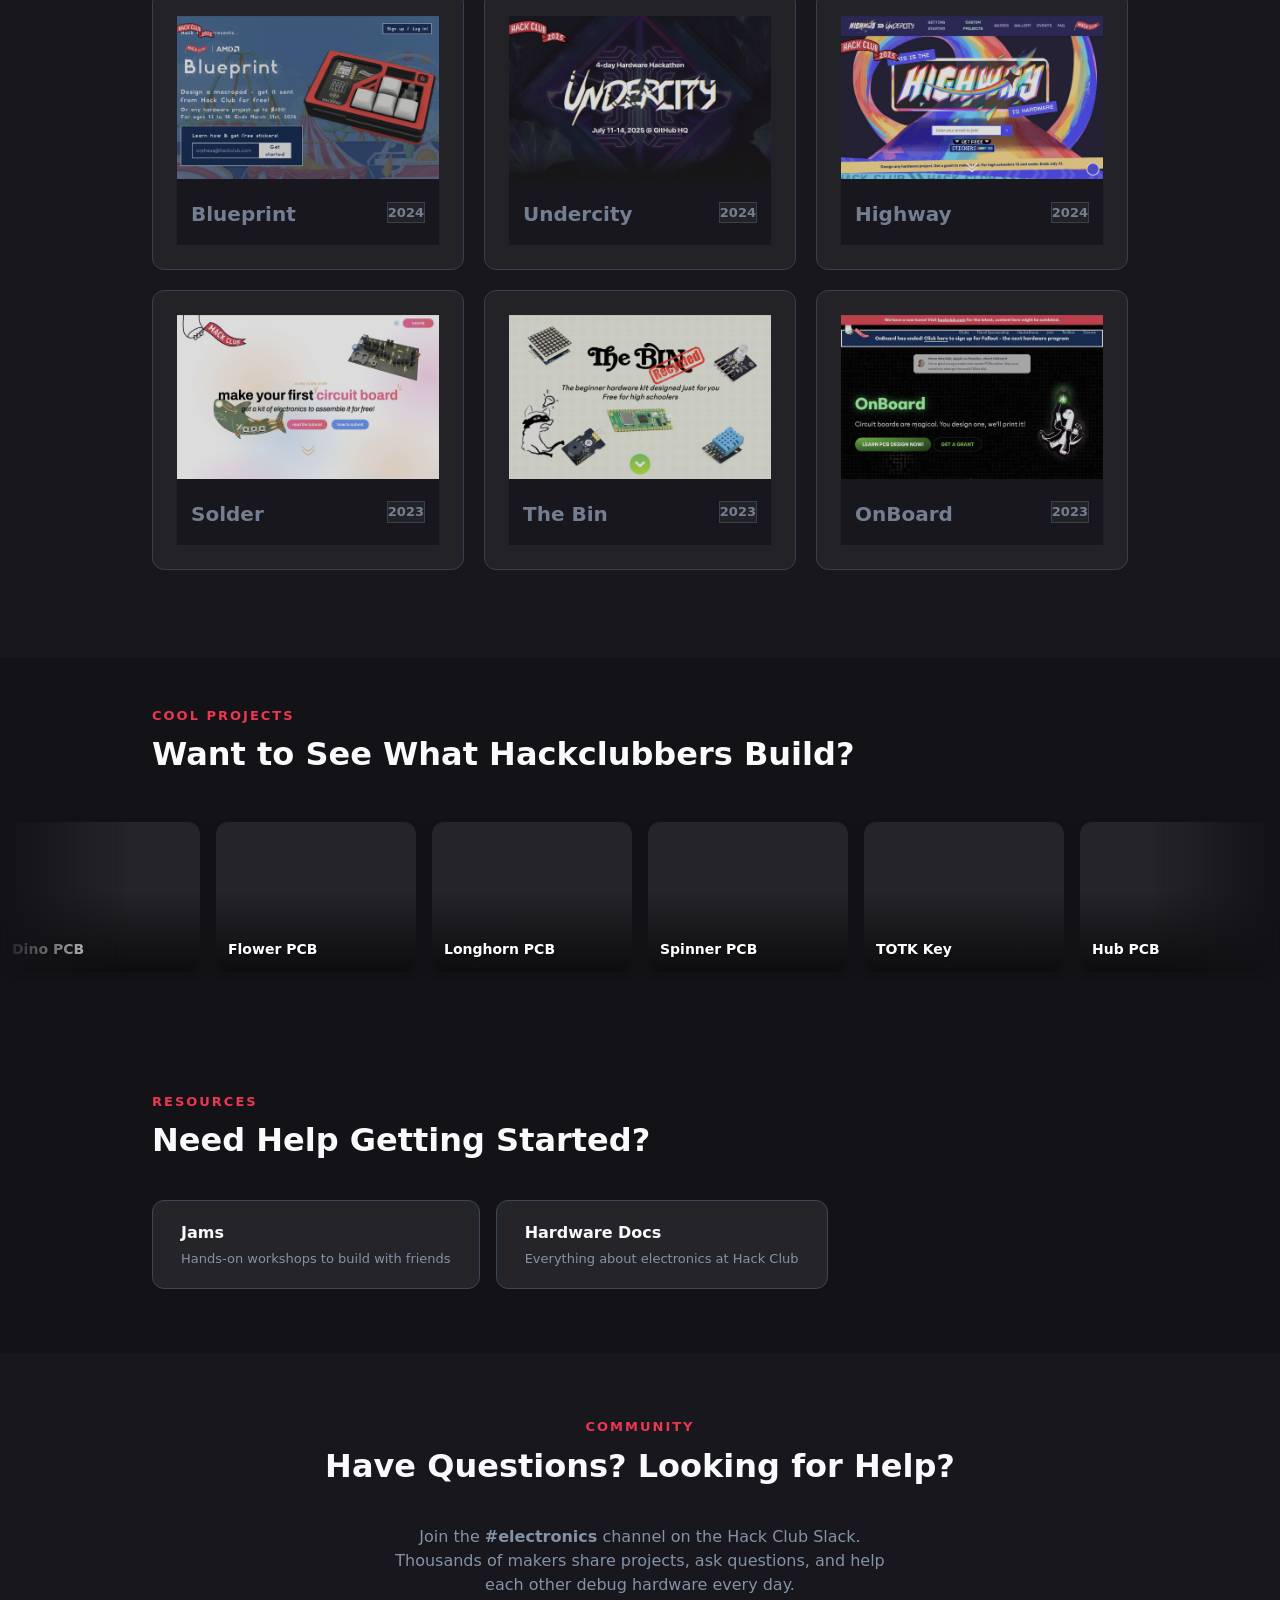
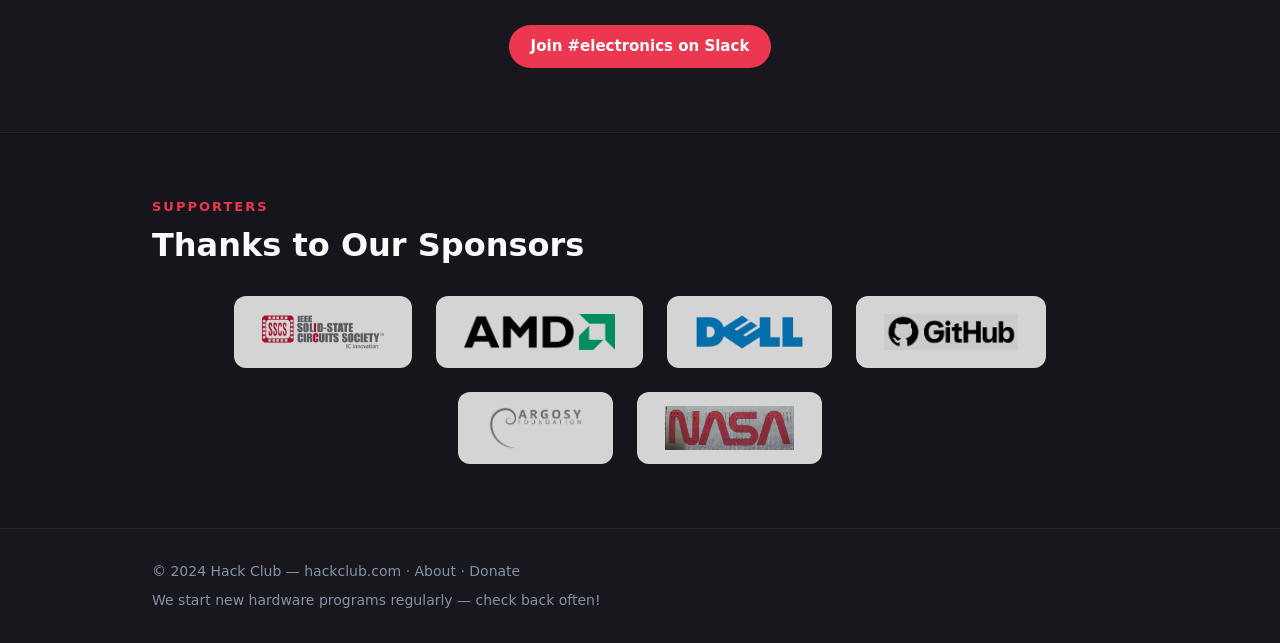
==== commit 6ca50f5d: "design: remove CTA band, fold Ready to Build into programs section heading" ====
--- a/index.html
+++ b/index.html
@@ -408,19 +408,10 @@
   </section>
 
   <!-- ── CTA Band → Current Programs ── -->
-  <section id="cta-band">
-    <div class="container cta-inner">
-      <div class="cta-text">
-        <h2>Ready to Build?</h2>
-        <p>Pick a program, ship something, and Hack Club will help you get the parts to make it real.</p>
-      </div>
-    </div>
-  </section>
-
   <section id="current-programs">
     <div class="container">
-      <h2>Get Building</h2>
-      <h3>Current Hardware Programs at Hack Club</h3>
+      <h2>Ready to Build?</h2>
+      <h3>Check out these active Hack Club hardware programs</h3>
       <div class="program-grid">
         <a href="https://fallout.hackclub.com/" class="program-card">
           <div class="card-img-wrap"><img src="assets/prog-fallout.jpg" alt="Fallout"><div class="card-hover"><p>Build hardware projects, earn grants. The most active YSWS hardware program.</p></div></div>
--- a/style.css
+++ b/style.css
@@ -346,9 +346,11 @@
 
 .card-hover p {
   margin: 0;
-  font-size: 13px;
+  font-size: 14px;
+  font-weight: 500;
   line-height: 1.6;
   color: #ffffff;
+  text-shadow: 0 1px 3px rgba(0,0,0,0.6);
 }
 
 .program-card:hover .card-hover {
@@ -398,13 +400,16 @@
 }
 
 .badge.year {
-  background: #252429;
-  color: #8492a6;
-  border: 1px solid #3c4858;
-  font-size: 11px;
-  position: absolute;
-  top: 12px;
-  right: 12px;
+  background: none;
+  border: none;
+  color: #8492a6;
+  font-size: 13px;
+  font-weight: 600;
+  padding: 0;
+  position: static;
+  border-radius: 0;
+  text-transform: none;
+  letter-spacing: 0;
 }
 
 .note {
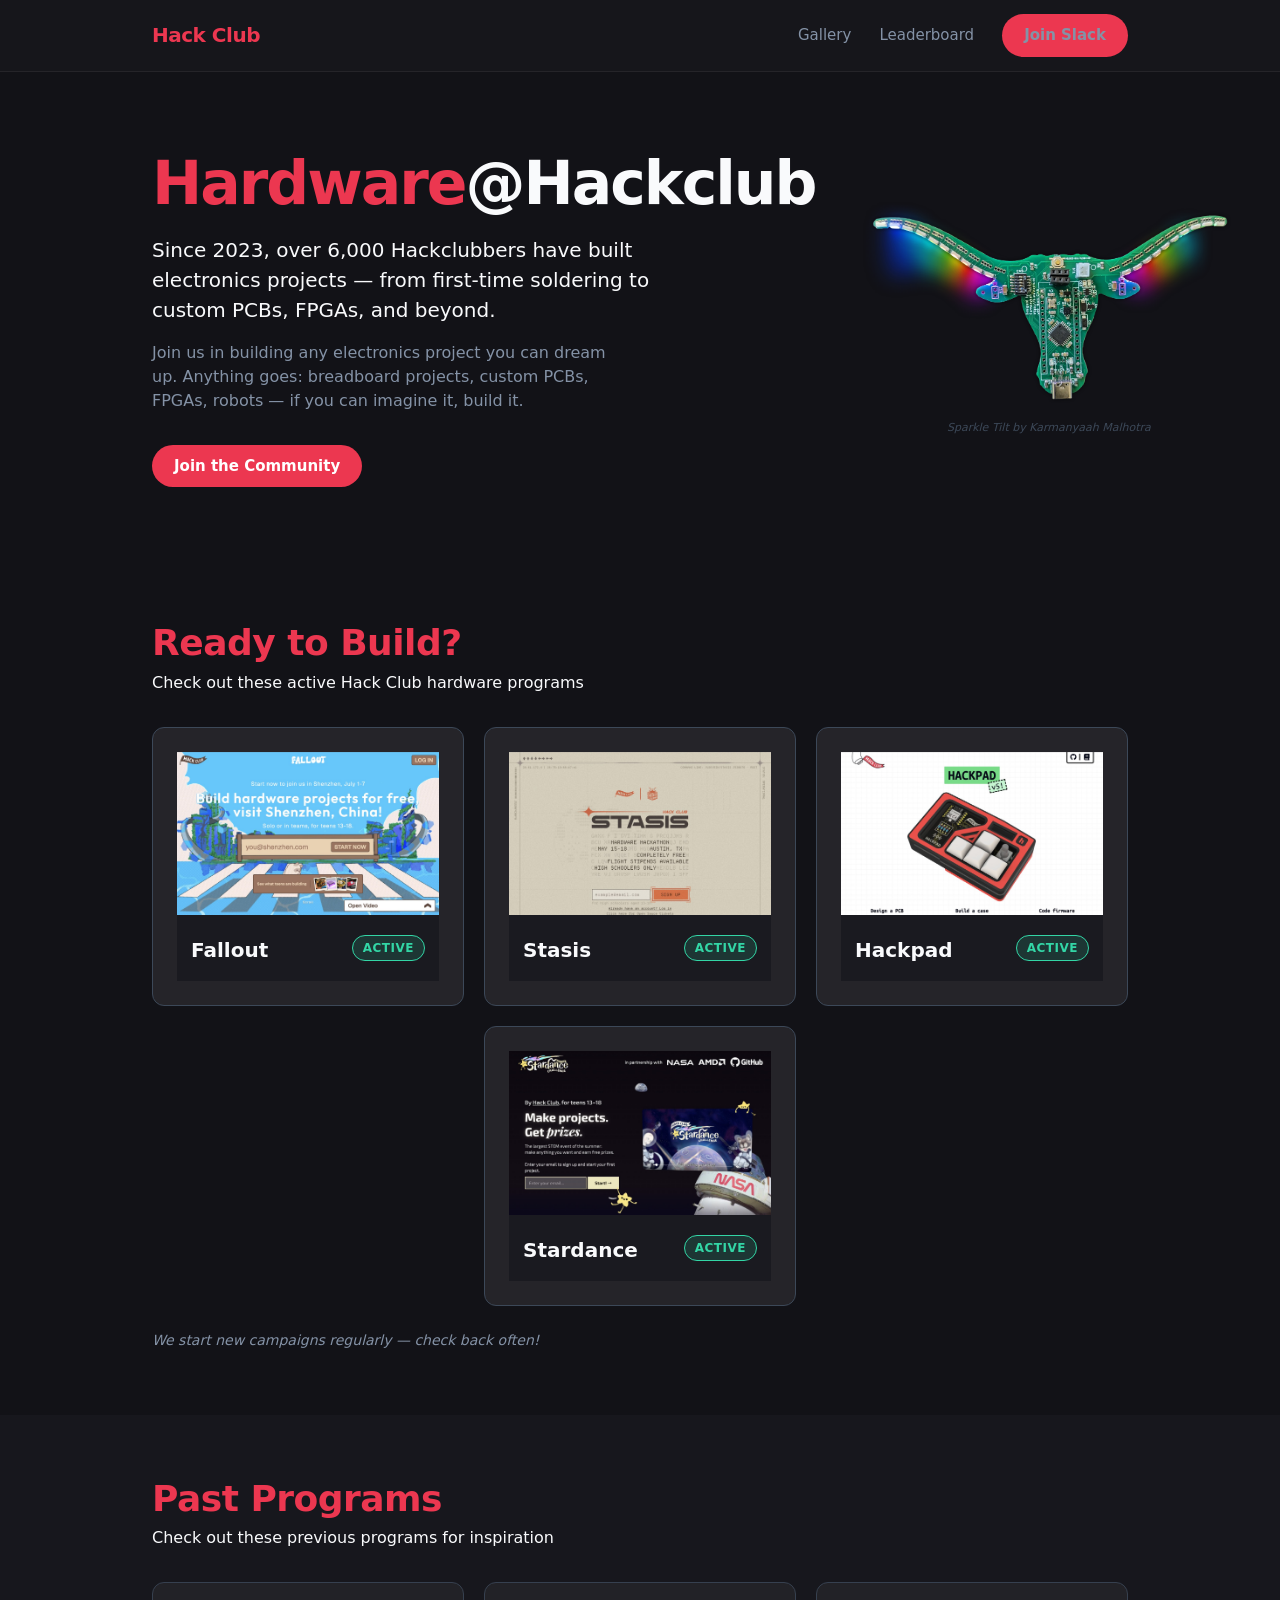
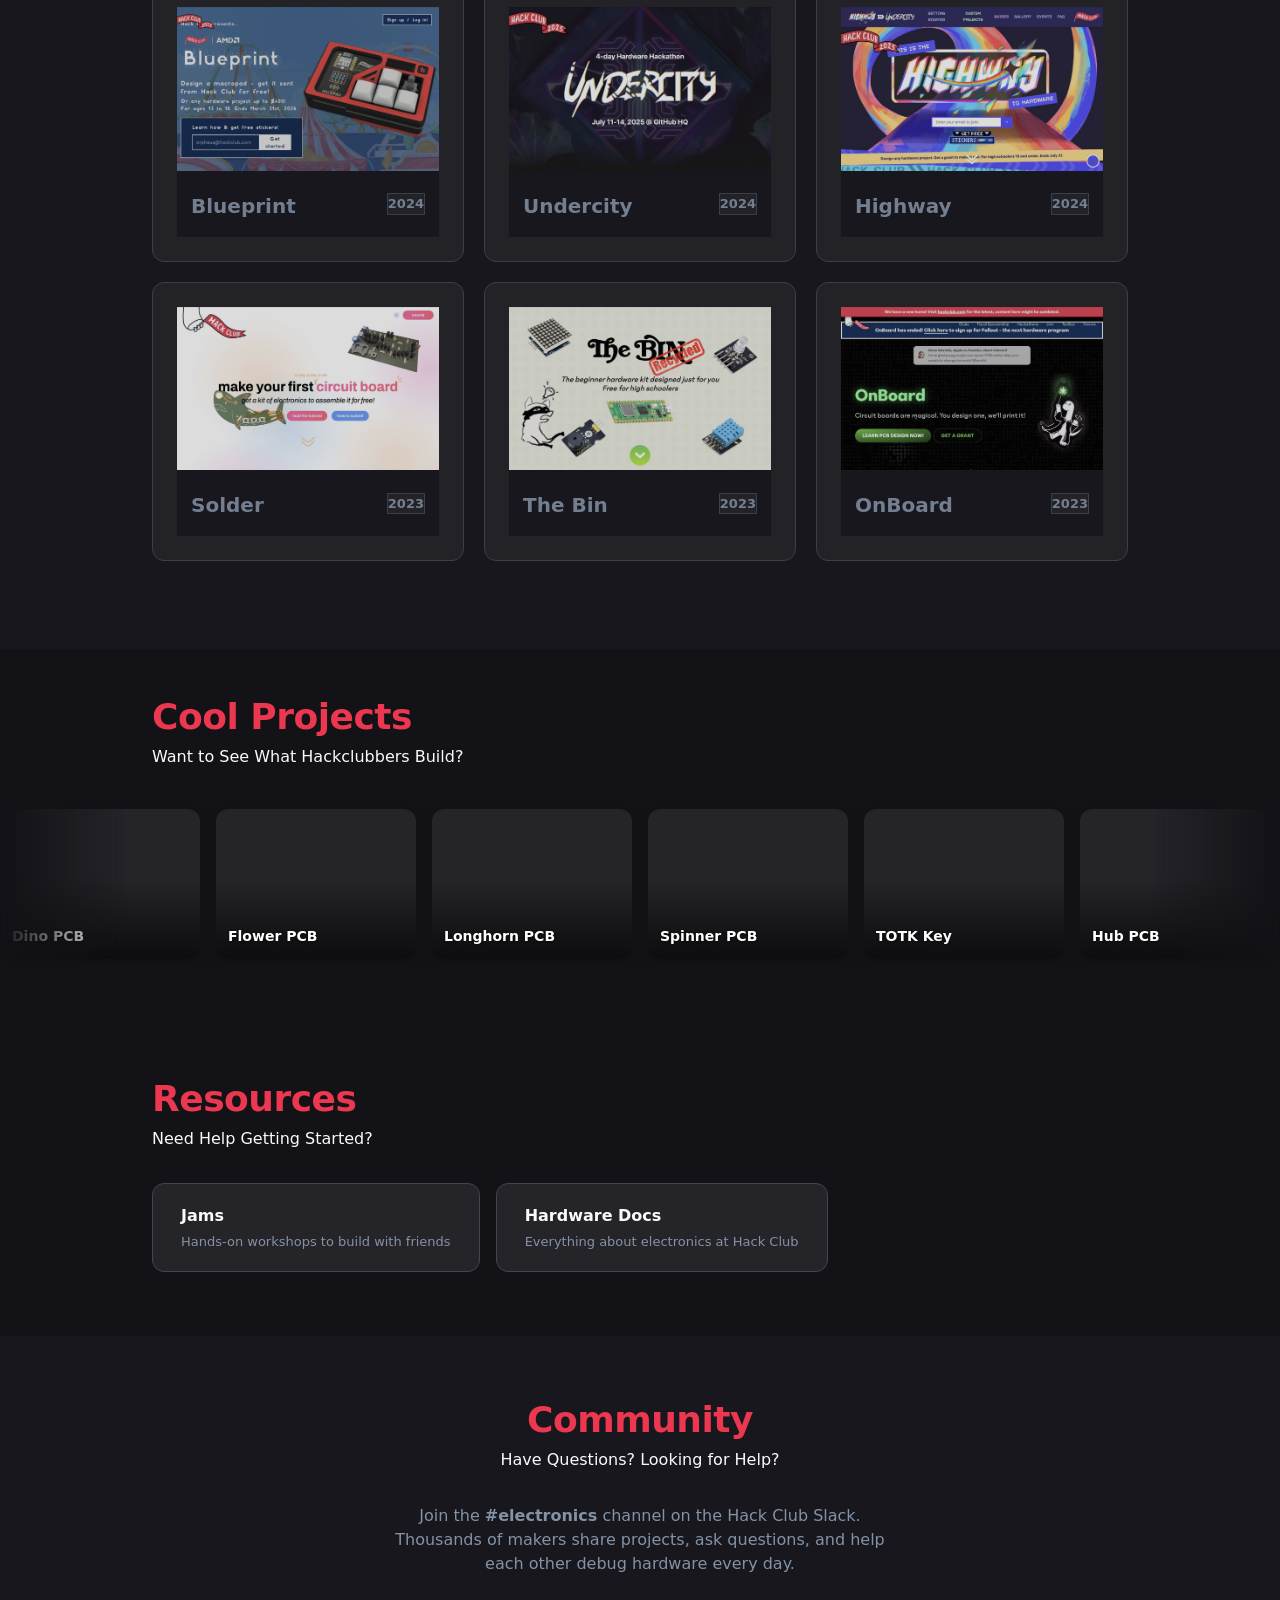
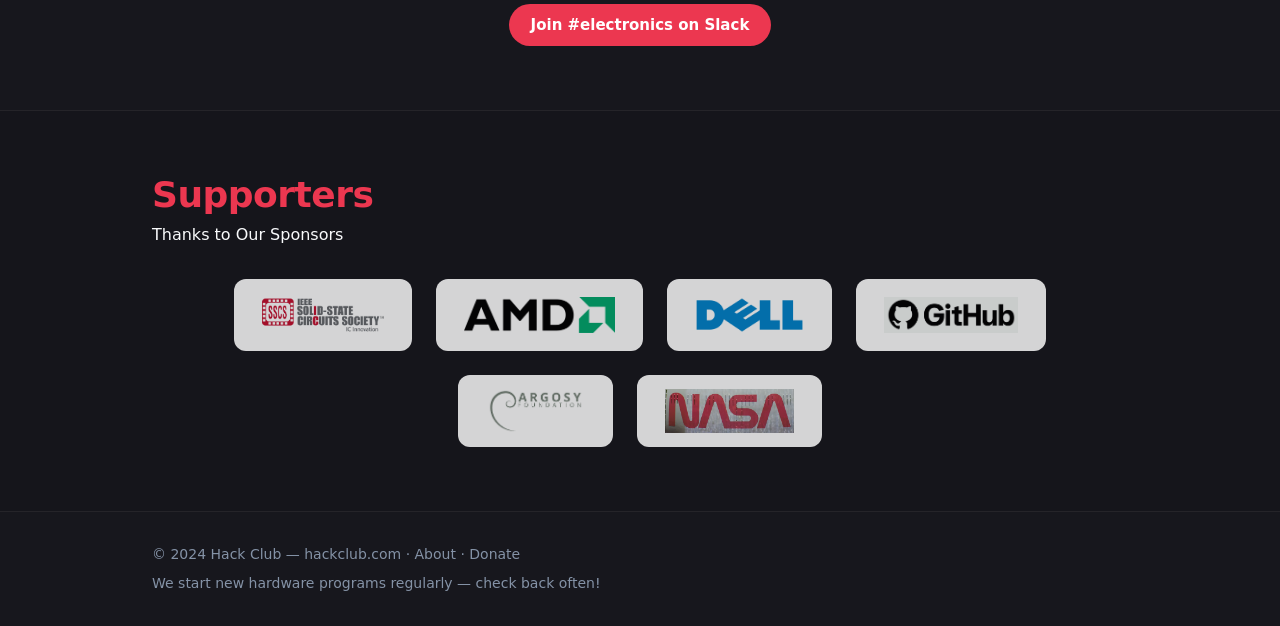
==== commit 23be5eab: "design: swap heading hierarchy — h2 large red, h3 small white" ====
--- a/index.html
+++ b/index.html
@@ -198,19 +198,20 @@
     section { padding: 64px 0; }
 
     section h2 {
-      font-size: 13px;
-      font-weight: 700;
-      text-transform: uppercase;
-      letter-spacing: 2px;
+      font-size: 36px;
+      font-weight: 700;
+      line-height: 1.1;
       color: #ec3750;
-      margin-bottom: 10px;
+      margin-bottom: 8px;
+      letter-spacing: -0.5px;
     }
 
     section h3 {
-      font-size: 32px;
-      font-weight: 700;
-      margin-bottom: 40px;
-      line-height: 1.2;
+      font-size: 16px;
+      font-weight: 400;
+      color: #f9fafc;
+      margin-bottom: 32px;
+      line-height: 1.5;
     }
 
     /* ── Program cards ── */
--- a/style.css
+++ b/style.css
@@ -277,20 +277,20 @@
 }
 
 section h2 {
-  font-size: 13px;
-  font-weight: 700;
-  text-transform: uppercase;
-  letter-spacing: 2px;
+  font-size: 36px;
+  font-weight: 700;
+  line-height: 1.1;
   color: #ec3750;
-  margin-bottom: 10px;
+  margin-bottom: 8px;
+  letter-spacing: -0.5px;
 }
 
 section h3 {
-  font-size: 32px;
-  font-weight: 700;
-  margin-bottom: 40px;
-  line-height: 1.2;
+  font-size: 16px;
+  font-weight: 400;
   color: #f9fafc;
+  margin-bottom: 32px;
+  line-height: 1.5;
 }
 
 /* ── Program Cards ── */
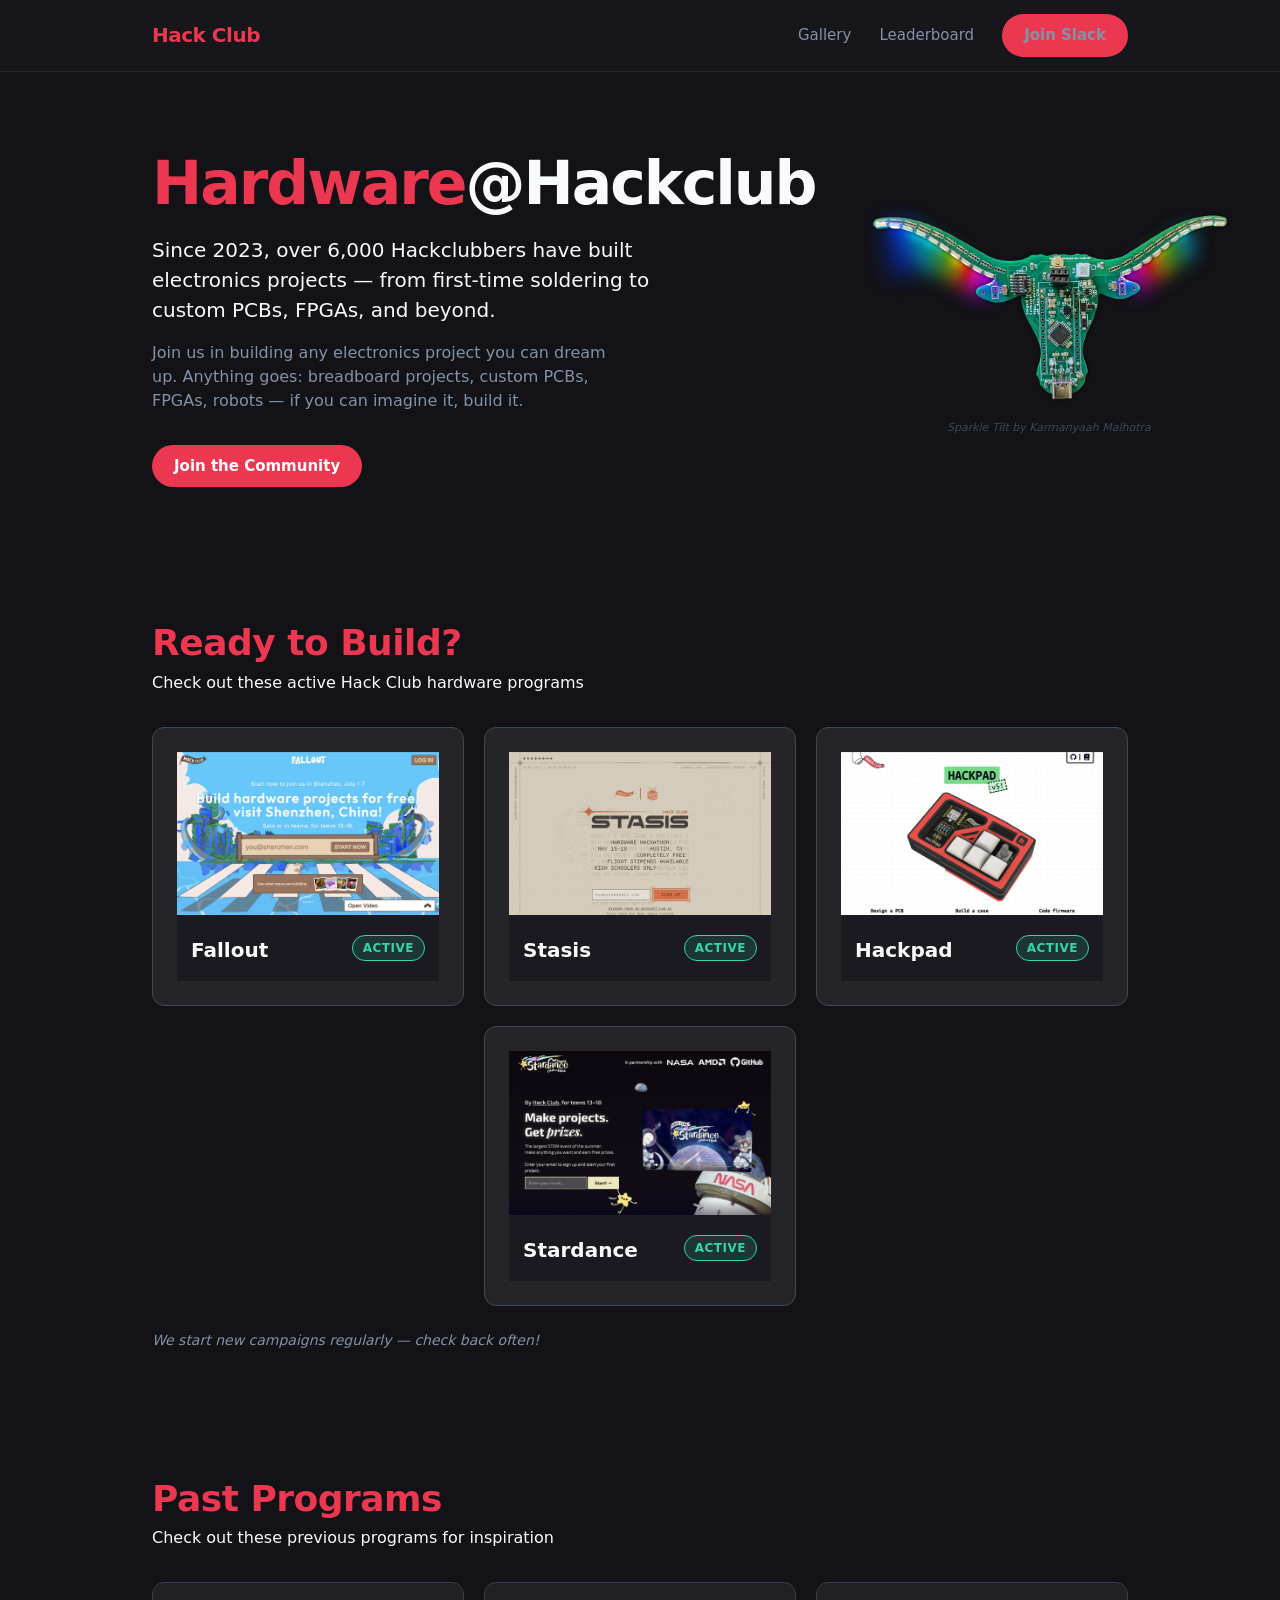
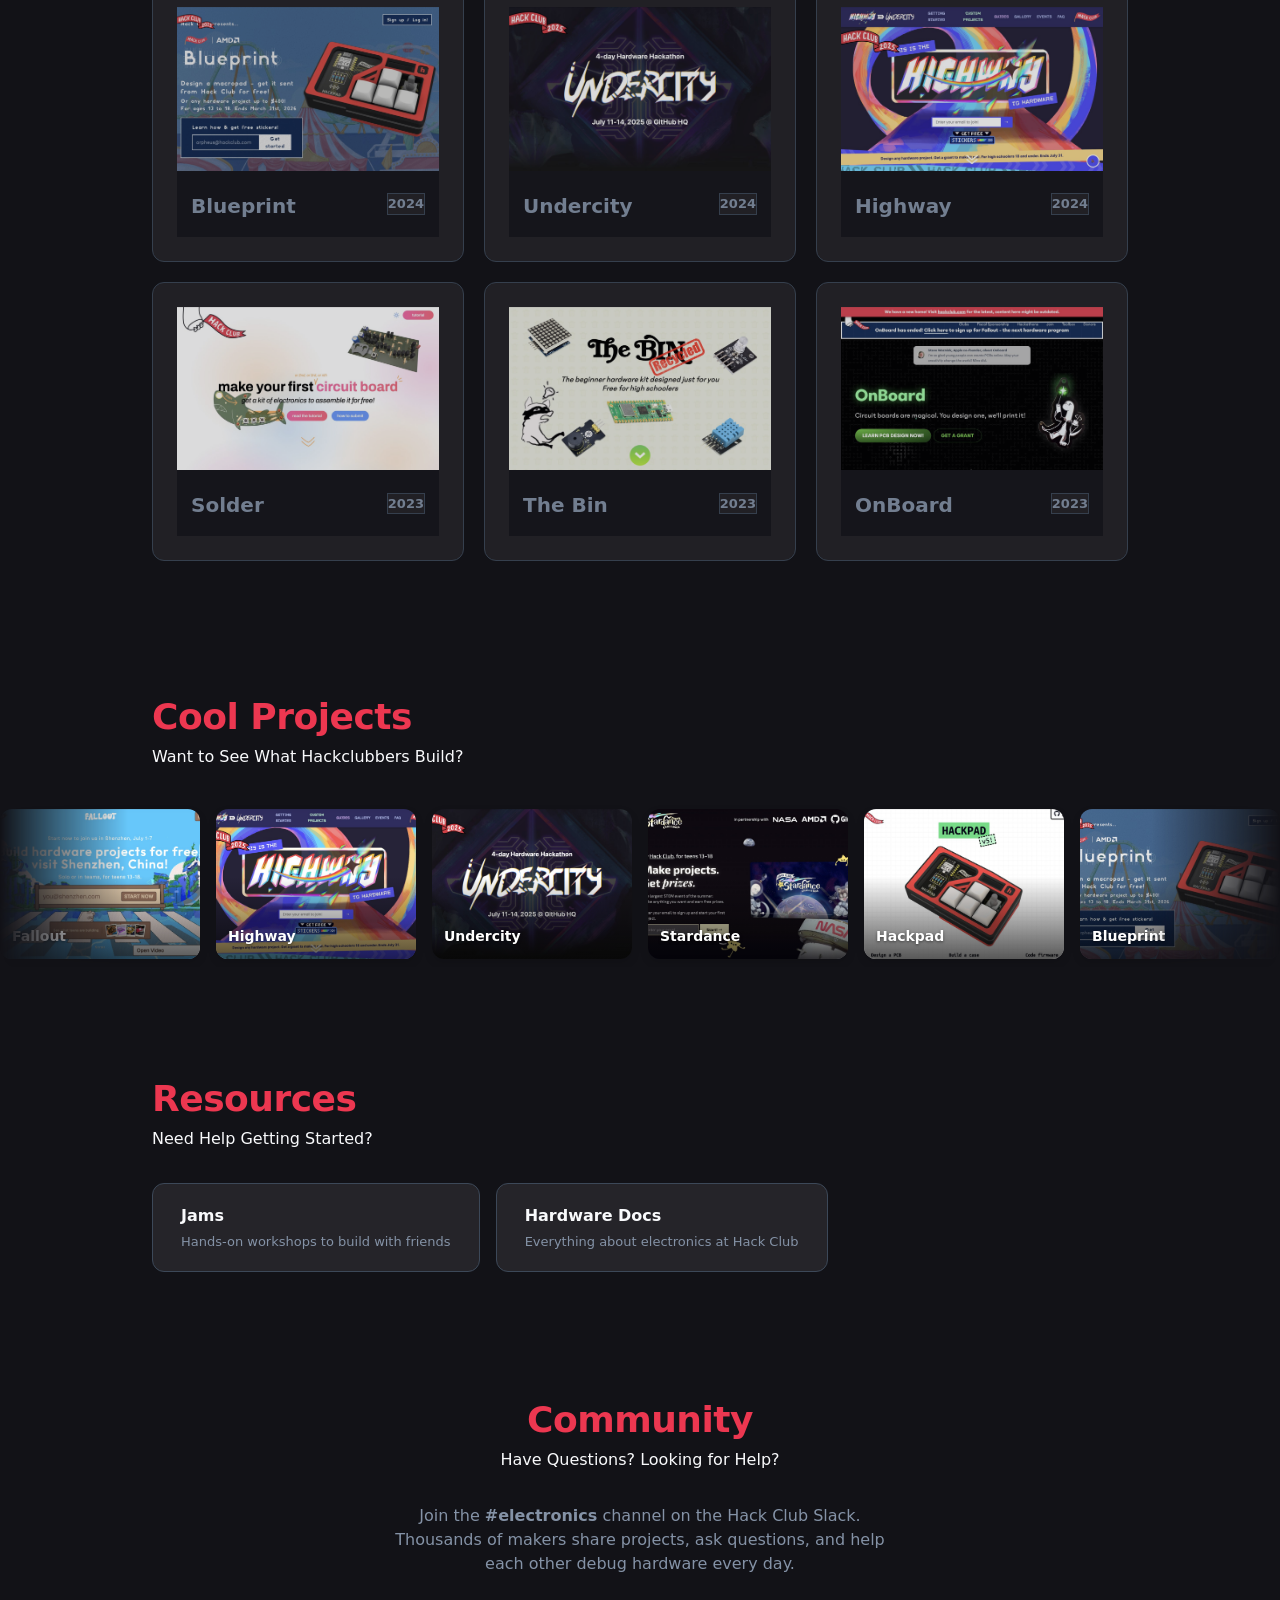
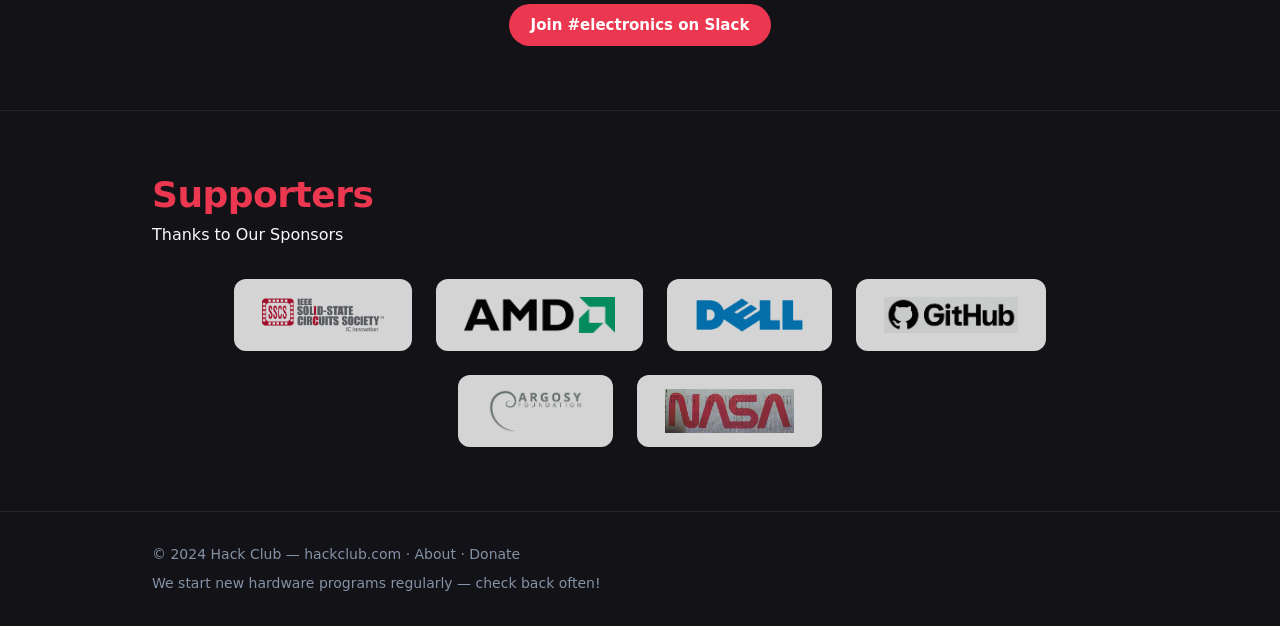
==== commit 7e9becad: "fix: transparent bg in inline styles for past/community/footer, local images for gallery" ====
--- a/index.html
+++ b/index.html
@@ -278,7 +278,7 @@
     }
 
     /* ── Past programs ── */
-    #past-programs { background: #17171d; }
+    #past-programs { background: transparent; }
 
     .program-grid.past { grid-template-columns: repeat(3, 1fr); }
 
@@ -323,7 +323,7 @@
 
     /* ── Community ── */
     #community {
-      background: #17171d;
+      background: transparent;
       text-align: center;
     }
 
@@ -343,7 +343,7 @@
 
     /* ── Footer ── */
     footer {
-      background: #17171d;
+      background: transparent;
       border-top: 1px solid #252429;
       padding: 32px 0;
     }
@@ -477,27 +477,27 @@
     </div>
     <div class="marquee-wrap">
       <div class="marquee-track">
-        <div class="gallery-card" style="background-image:url('https://cloud-hy108iezt-hack-club-bot.vercel.app/0dinopcb.png')"><span>Dino PCB</span></div>
-        <div class="gallery-card" style="background-image:url('https://cloud-f4lij7sq1-hack-club-bot.vercel.app/0flowerpcb.png')"><span>Flower PCB</span></div>
-        <div class="gallery-card" style="background-image:url('https://cloud-myjum5y6g-hack-club-bot.vercel.app/0longhorn2.png')"><span>Longhorn PCB</span></div>
-        <div class="gallery-card" style="background-image:url('https://cloud-r2xrlpq9q-hack-club-bot.vercel.app/0spinner.png')"><span>Spinner PCB</span></div>
-        <div class="gallery-card" style="background-image:url('https://cloud-6a1wip38p-hack-club-bot.vercel.app/1totk_key.png')"><span>TOTK Key</span></div>
-        <div class="gallery-card" style="background-image:url('https://cloud-c953eezuq-hack-club-bot.vercel.app/0hub.png')"><span>Hub PCB</span></div>
-        <div class="gallery-card" style="background-image:url('https://highway.hackclub.com/desc2.png')"><span>3D Printer Build</span></div>
-        <div class="gallery-card" style="background-image:url('https://highway.hackclub.com/desc3.png')"><span>Hack Club Scrapyard</span></div>
-        <div class="gallery-card" style="background-image:url('https://cloud-8lszi55ph-hack-club-bot.vercel.app/10frame_2.png')"><span>Frame Project</span></div>
-        <div class="gallery-card" style="background-image:url('https://highway.hackclub.com/desc1.png')"><span>Learn. Design. Make.</span></div>
+        <div class="gallery-card" style="background-image:url('assets/prog-fallout.jpg')"><span>Fallout</span></div>
+        <div class="gallery-card" style="background-image:url('assets/prog-highway.jpg')"><span>Highway</span></div>
+        <div class="gallery-card" style="background-image:url('assets/prog-undercity.jpg')"><span>Undercity</span></div>
+        <div class="gallery-card" style="background-image:url('assets/prog-stardance.jpg')"><span>Stardance</span></div>
+        <div class="gallery-card" style="background-image:url('assets/prog-hackpad.jpg')"><span>Hackpad</span></div>
+        <div class="gallery-card" style="background-image:url('assets/prog-blueprint.jpg')"><span>Blueprint</span></div>
+        <div class="gallery-card" style="background-image:url('assets/prog-onboard.jpg')"><span>OnBoard</span></div>
+        <div class="gallery-card" style="background-image:url('assets/prog-stasis.jpg')"><span>Stasis</span></div>
+        <div class="gallery-card" style="background-image:url('assets/prog-solder.jpg')"><span>Solder</span></div>
+        <div class="gallery-card" style="background-image:url('assets/prog-thebin.jpg')"><span>The Bin</span></div>
         <!-- Duplicated for seamless loop -->
-        <div class="gallery-card" style="background-image:url('https://cloud-hy108iezt-hack-club-bot.vercel.app/0dinopcb.png')"><span>Dino PCB</span></div>
-        <div class="gallery-card" style="background-image:url('https://cloud-f4lij7sq1-hack-club-bot.vercel.app/0flowerpcb.png')"><span>Flower PCB</span></div>
-        <div class="gallery-card" style="background-image:url('https://cloud-myjum5y6g-hack-club-bot.vercel.app/0longhorn2.png')"><span>Longhorn PCB</span></div>
-        <div class="gallery-card" style="background-image:url('https://cloud-r2xrlpq9q-hack-club-bot.vercel.app/0spinner.png')"><span>Spinner PCB</span></div>
-        <div class="gallery-card" style="background-image:url('https://cloud-6a1wip38p-hack-club-bot.vercel.app/1totk_key.png')"><span>TOTK Key</span></div>
-        <div class="gallery-card" style="background-image:url('https://cloud-c953eezuq-hack-club-bot.vercel.app/0hub.png')"><span>Hub PCB</span></div>
-        <div class="gallery-card" style="background-image:url('https://highway.hackclub.com/desc2.png')"><span>3D Printer Build</span></div>
-        <div class="gallery-card" style="background-image:url('https://highway.hackclub.com/desc3.png')"><span>Hack Club Scrapyard</span></div>
-        <div class="gallery-card" style="background-image:url('https://cloud-8lszi55ph-hack-club-bot.vercel.app/10frame_2.png')"><span>Frame Project</span></div>
-        <div class="gallery-card" style="background-image:url('https://highway.hackclub.com/desc1.png')"><span>Learn. Design. Make.</span></div>
+        <div class="gallery-card" style="background-image:url('assets/prog-fallout.jpg')"><span>Fallout</span></div>
+        <div class="gallery-card" style="background-image:url('assets/prog-highway.jpg')"><span>Highway</span></div>
+        <div class="gallery-card" style="background-image:url('assets/prog-undercity.jpg')"><span>Undercity</span></div>
+        <div class="gallery-card" style="background-image:url('assets/prog-stardance.jpg')"><span>Stardance</span></div>
+        <div class="gallery-card" style="background-image:url('assets/prog-hackpad.jpg')"><span>Hackpad</span></div>
+        <div class="gallery-card" style="background-image:url('assets/prog-blueprint.jpg')"><span>Blueprint</span></div>
+        <div class="gallery-card" style="background-image:url('assets/prog-onboard.jpg')"><span>OnBoard</span></div>
+        <div class="gallery-card" style="background-image:url('assets/prog-stasis.jpg')"><span>Stasis</span></div>
+        <div class="gallery-card" style="background-image:url('assets/prog-solder.jpg')"><span>Solder</span></div>
+        <div class="gallery-card" style="background-image:url('assets/prog-thebin.jpg')"><span>The Bin</span></div>
       </div>
     </div>
   </section>
--- a/style.css
+++ b/style.css
@@ -45,23 +45,19 @@
   color: #f9fafc;
   line-height: 1.5;
   -webkit-font-smoothing: antialiased;
-  position: relative;
-}
-
-/* PCB trace pattern — full-page fixed ghost layer */
+}
+
+/* PCB circuit board — fixed to viewport, visible through all transparent sections */
 body::before {
   content: '';
   position: fixed;
   inset: 0;
   background: url('assets/pcb-bg.jpg') center center / 600px auto repeat;
-  opacity: 0.12;
+  opacity: 0.22;
   pointer-events: none;
   z-index: 0;
   mix-blend-mode: screen;
 }
-
-/* Ensure all page content sits above the background */
-body > * { position: relative; z-index: 1; }
 
 a {
   color: inherit;
@@ -420,7 +416,7 @@
 
 /* ── Past Programs ── */
 #past-programs {
-  background: rgba(23, 23, 29, 0.7);
+  background: transparent;
 }
 
 
@@ -460,7 +456,7 @@
 
 /* ── Community ── */
 #community {
-  background: rgba(23, 23, 29, 0.7);
+  background: transparent;
   text-align: center;
 }
 
@@ -486,7 +482,7 @@
 
 /* ── Sponsors ── */
 #sponsors {
-  background: rgba(23, 23, 29, 0.8);
+  background: transparent;
   border-top: 1px solid #252429;
 }
 
@@ -544,7 +540,7 @@
 
 /* ── Footer ── */
 footer {
-  background: rgba(23, 23, 29, 0.85);
+  background: transparent;
   border-top: 1px solid #252429;
   padding: 32px 0;
 }
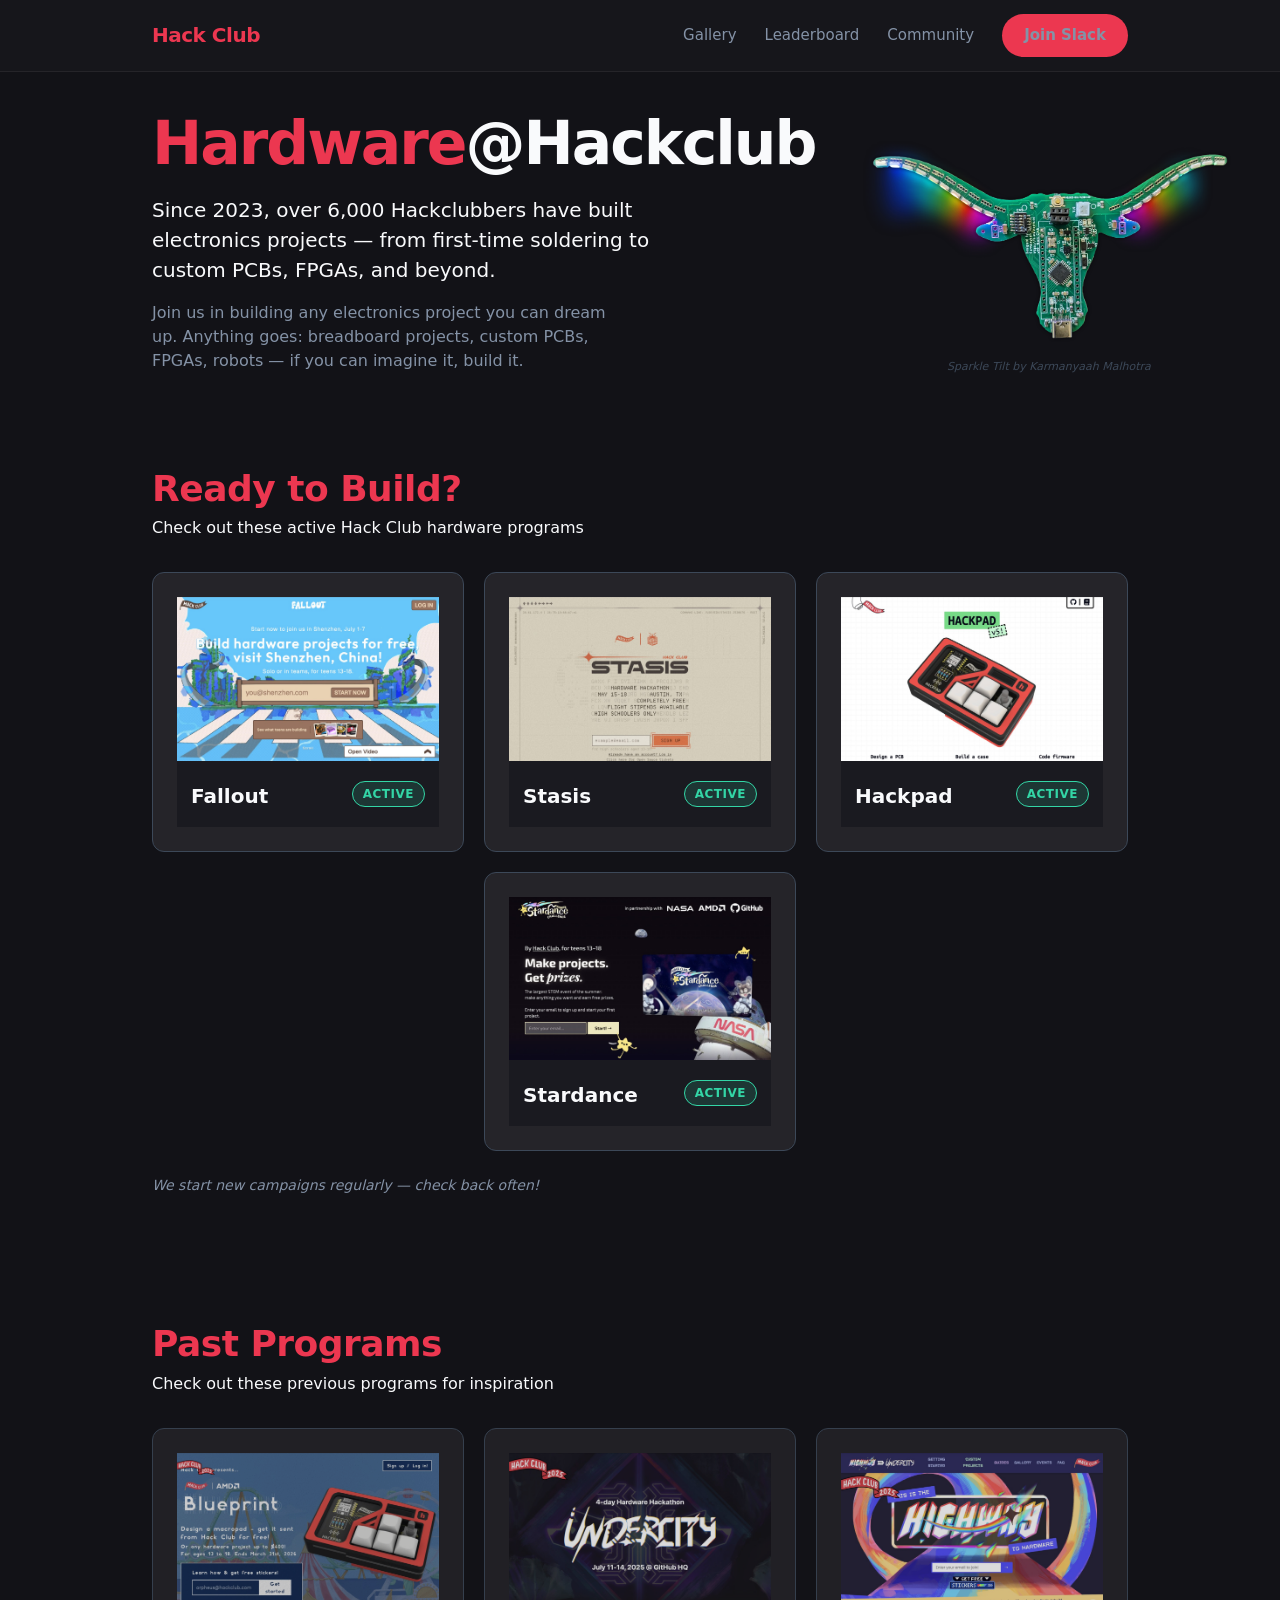
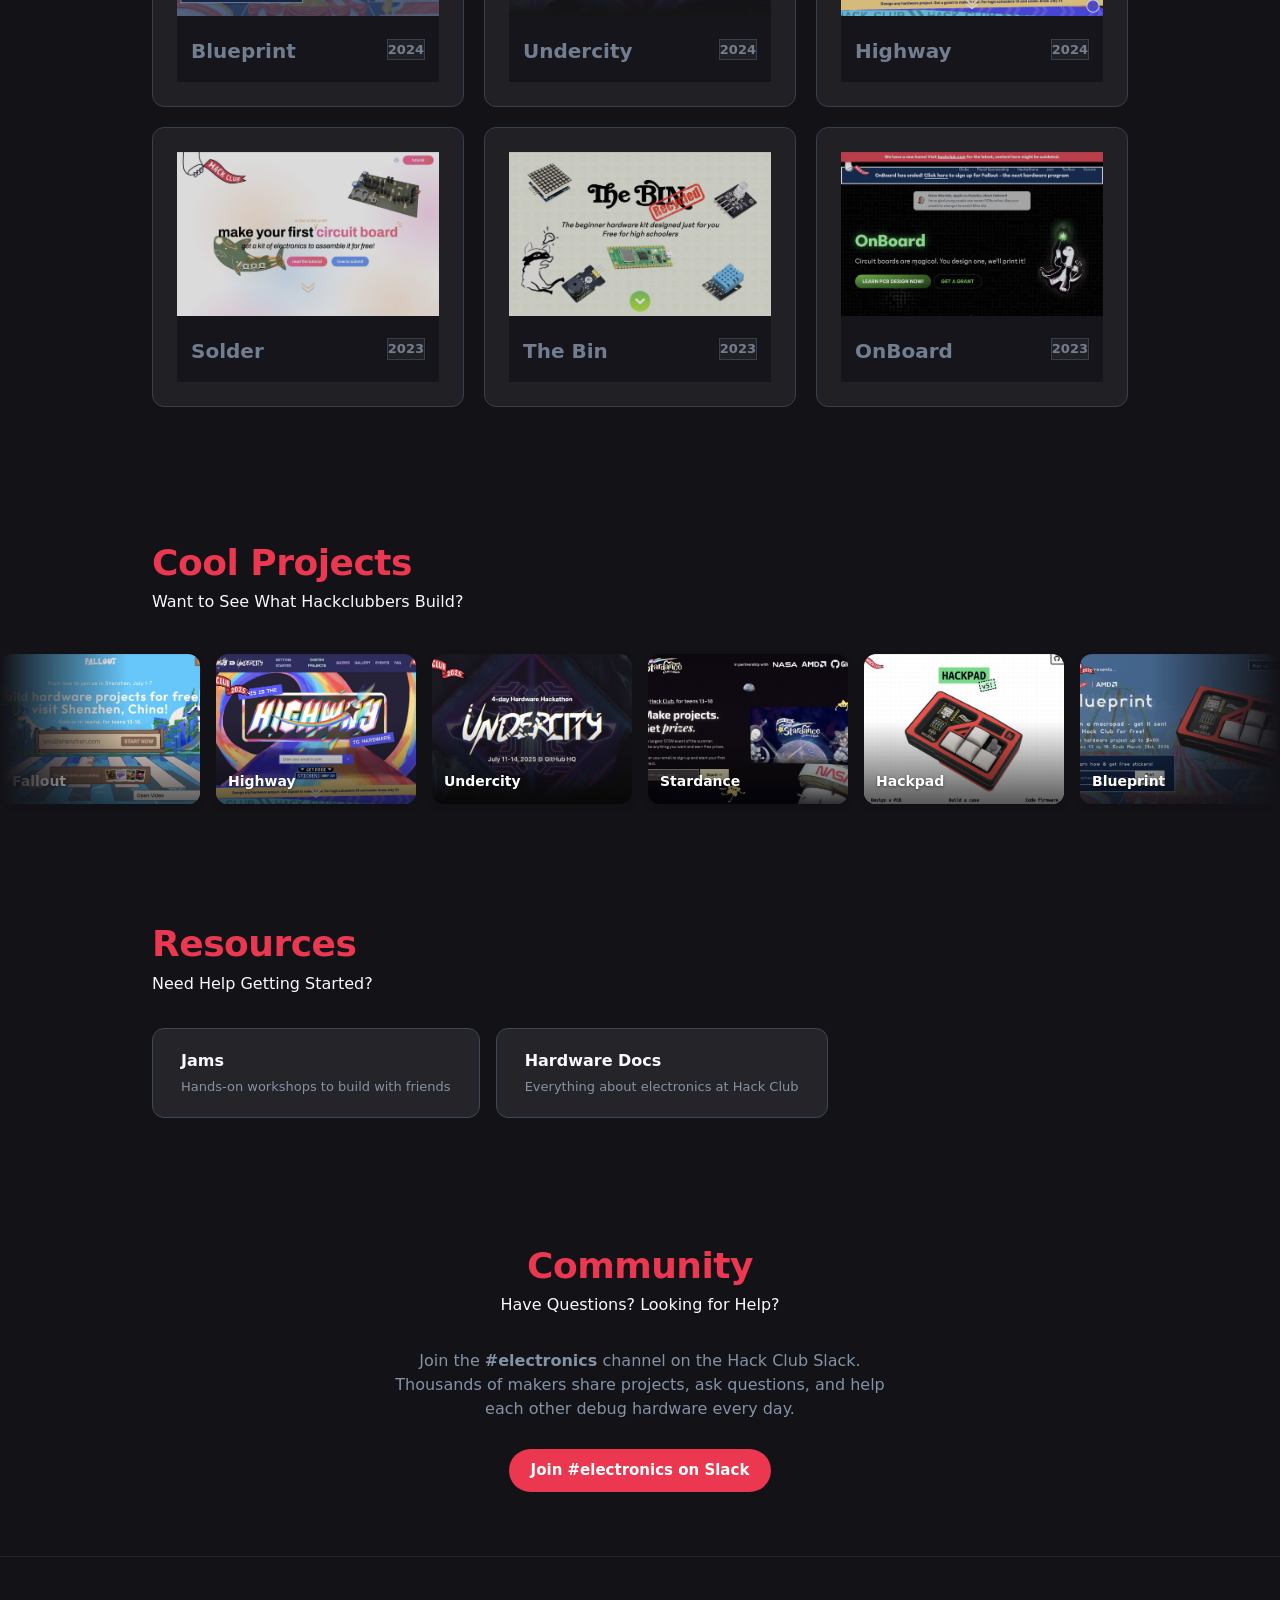
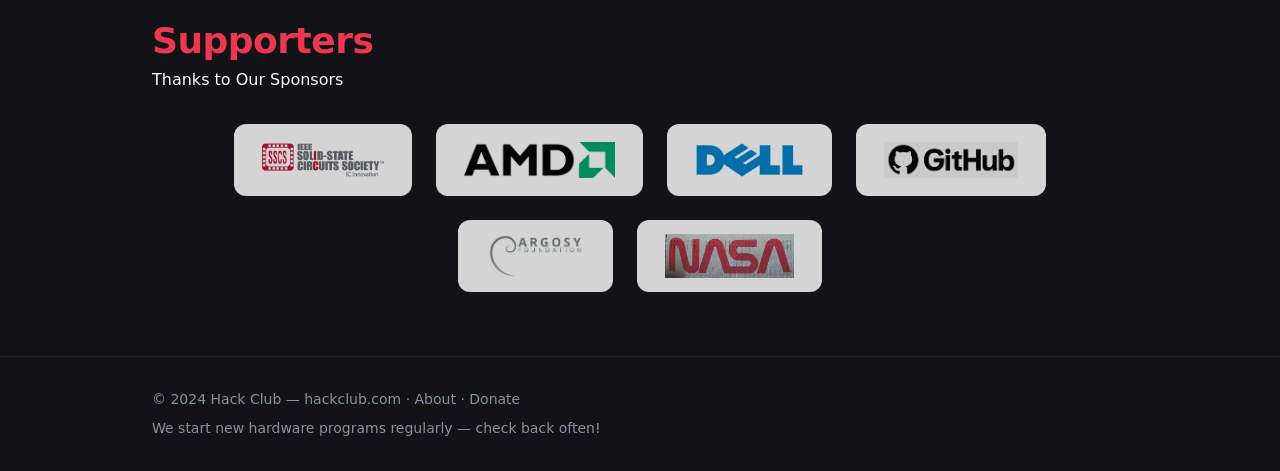
==== commit e229acb6: "design: remove hero community button, add Community nav link, tighter hero padding for above-fold pr" ====
--- a/index.html
+++ b/index.html
@@ -89,7 +89,7 @@
 
     /* ── Hero ── */
     #hero {
-      padding: 80px 0 72px;
+      padding: 40px 0 32px;
       position: relative;
       overflow: hidden;
       background: transparent;
@@ -387,6 +387,7 @@
       <div class="nav-links">
         <a href="https://hardware.hackclub.com/gallery">Gallery</a>
         <a href="https://hardware.hackclub.com/leaderboard">Leaderboard</a>
+        <a href="#community">Community</a>
         <a href="https://slack.hackclub.com" class="btn btn-primary">Join Slack</a>
       </div>
     </div>
@@ -399,7 +400,6 @@
         <h1><span class="red">Hardware</span>@Hackclub</h1>
         <p class="tagline">Since 2023, over 6,000 Hackclubbers have built electronics projects — from first-time soldering to custom PCBs, FPGAs, and beyond.</p>
         <p class="subtext">Join us in building any electronics project you can dream up. Anything goes: breadboard projects, custom PCBs, FPGAs, robots — if you can imagine it, build it.</p>
-        <a href="https://slack.hackclub.com" class="btn btn-primary">Join the Community</a>
       </div>
       <div class="hero-photo">
         <img src="assets/sparkle-tilt.png" alt="Sparkle Tilt — custom PCB designed by Karmanyaah Malhotra with Hack Club" loading="lazy">
--- a/style.css
+++ b/style.css
@@ -269,7 +269,11 @@
 
 /* ── Section shared styles ── */
 section {
-  padding: 64px 0;
+  padding: 48px 0;
+}
+
+#current-programs {
+  padding-top: 32px;
 }
 
 section h2 {
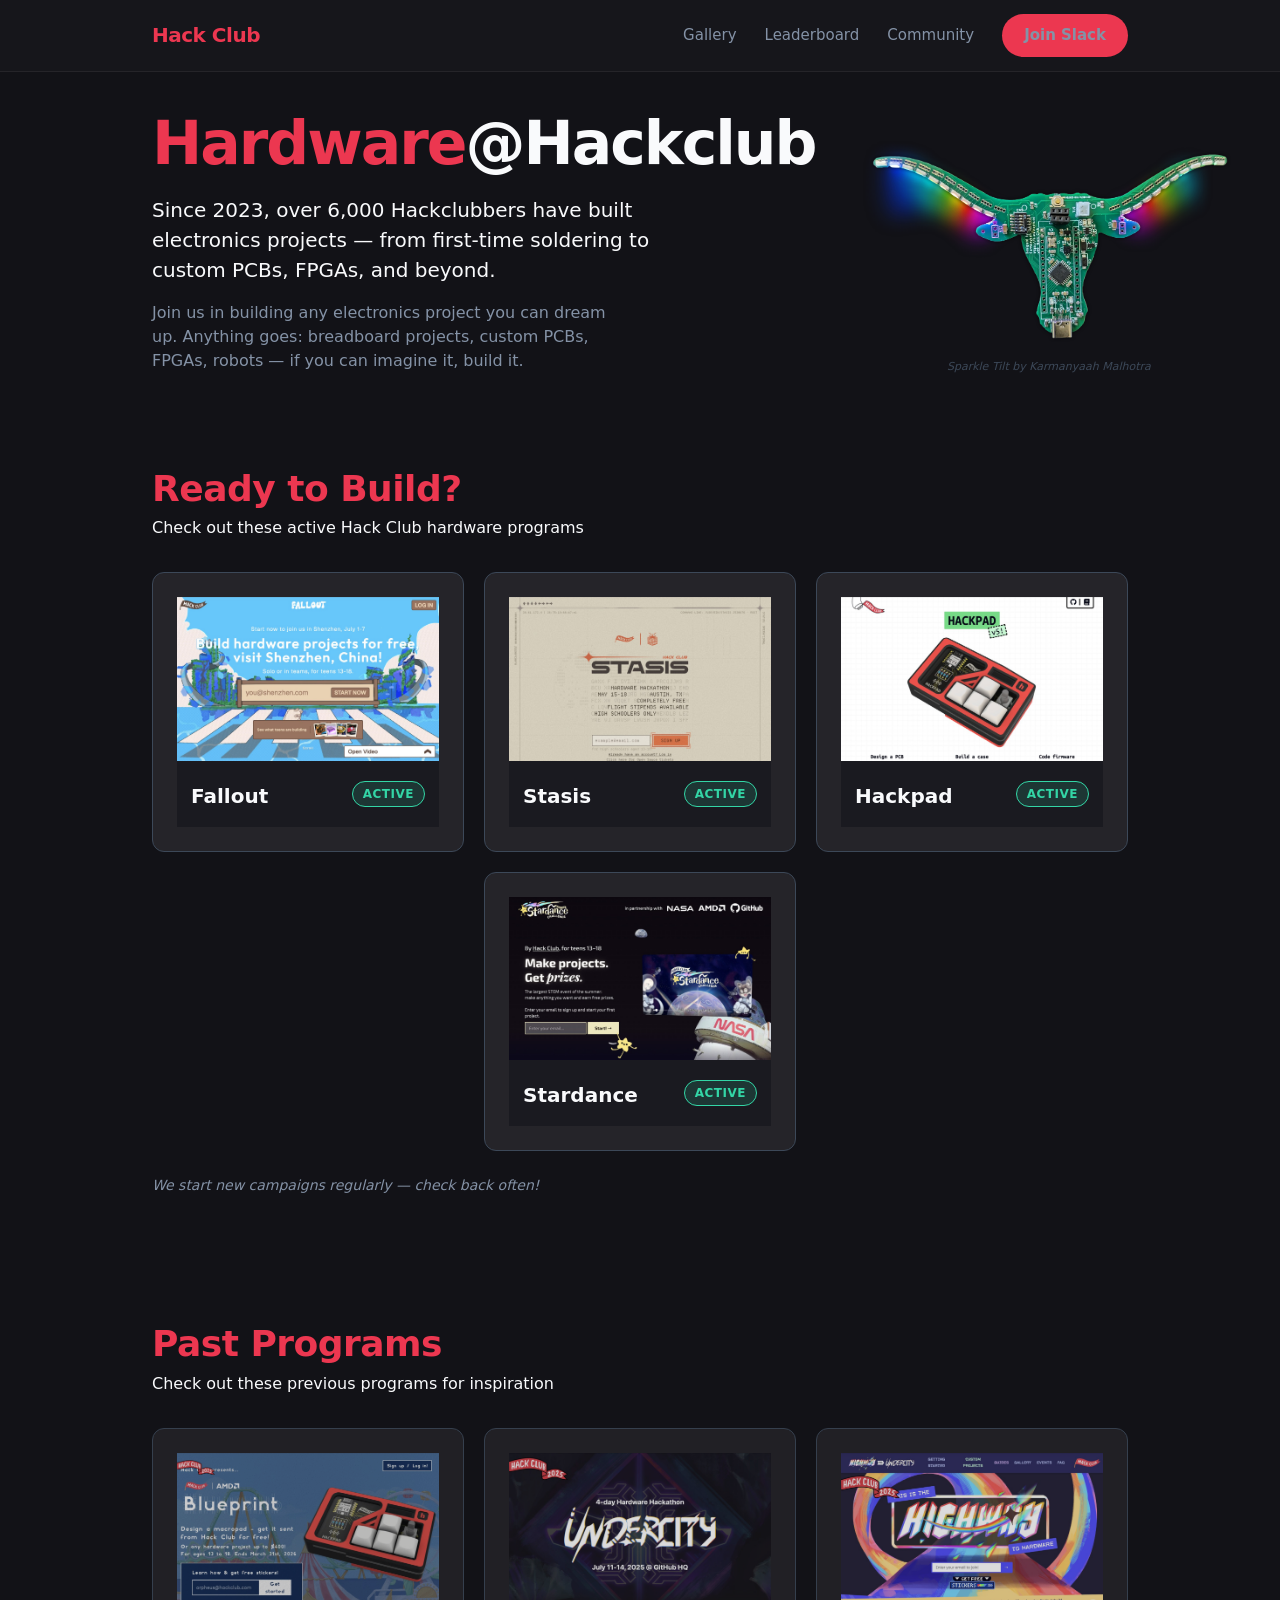
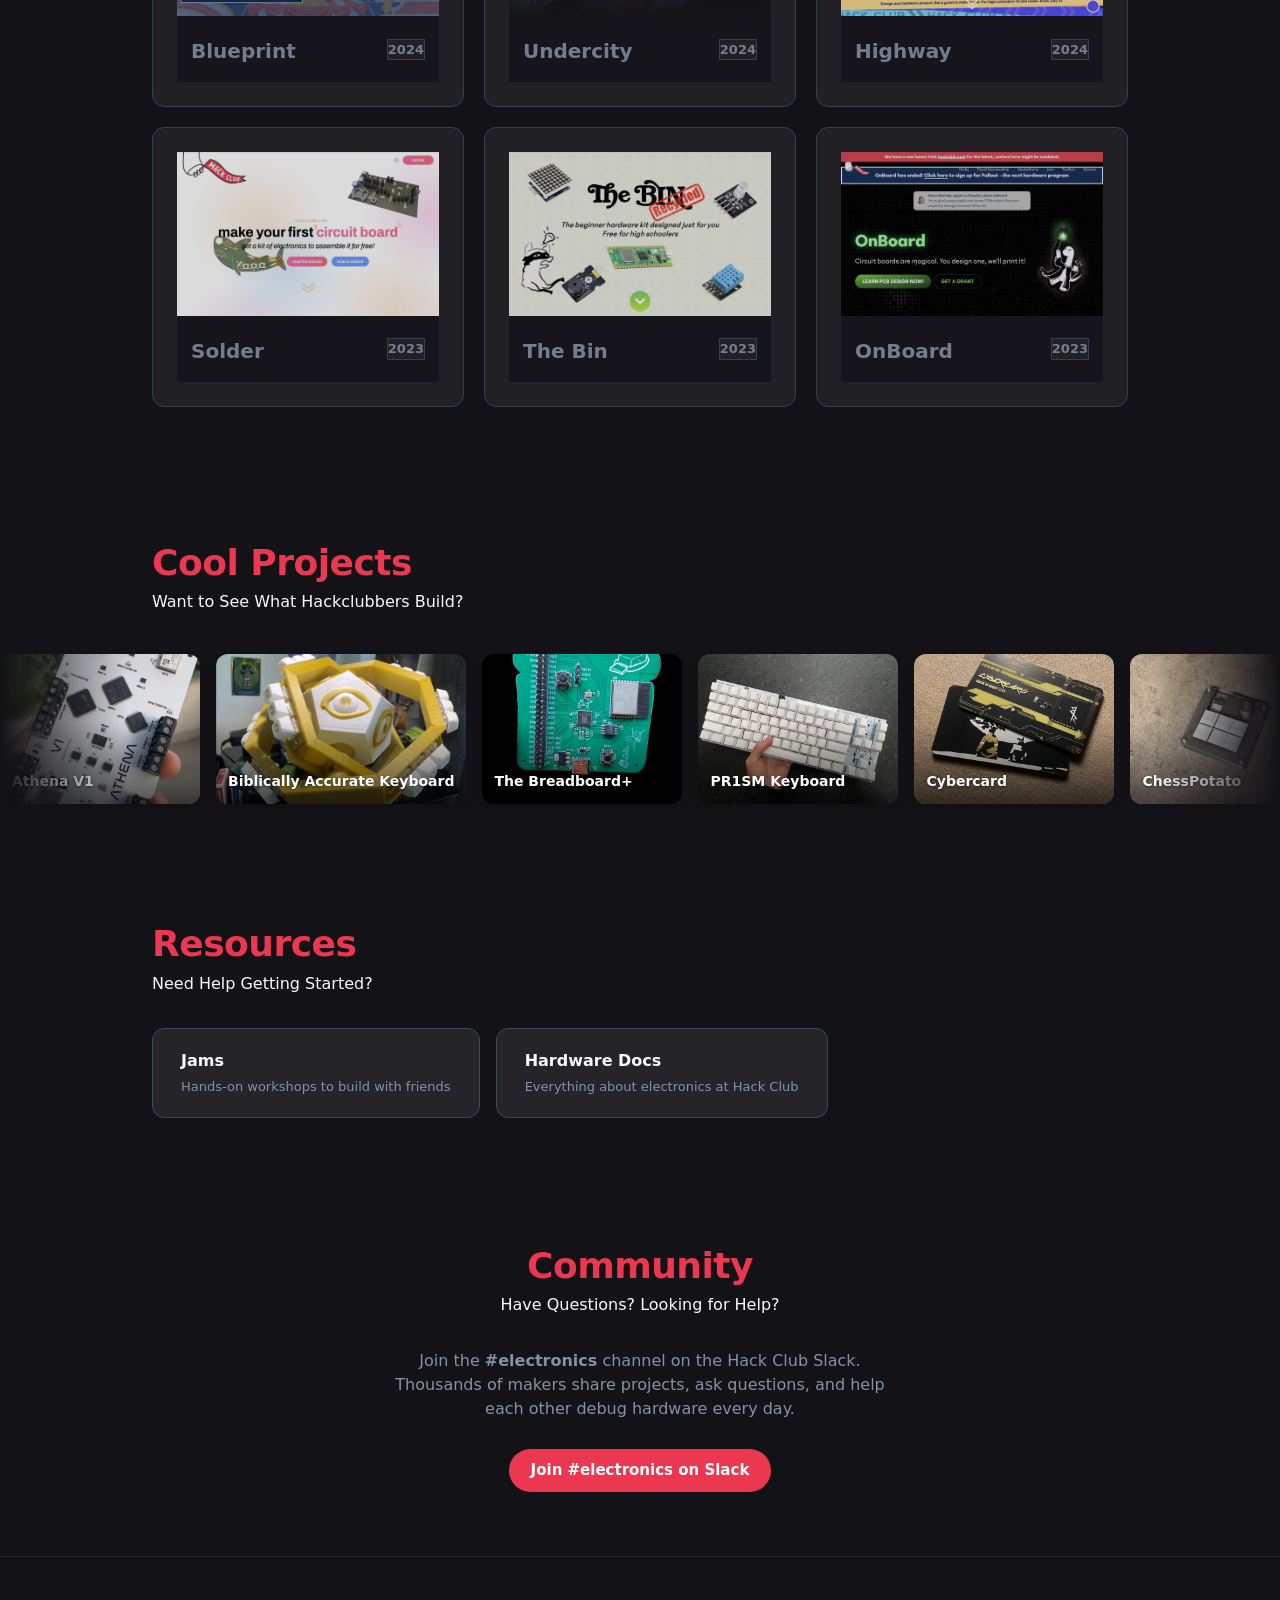
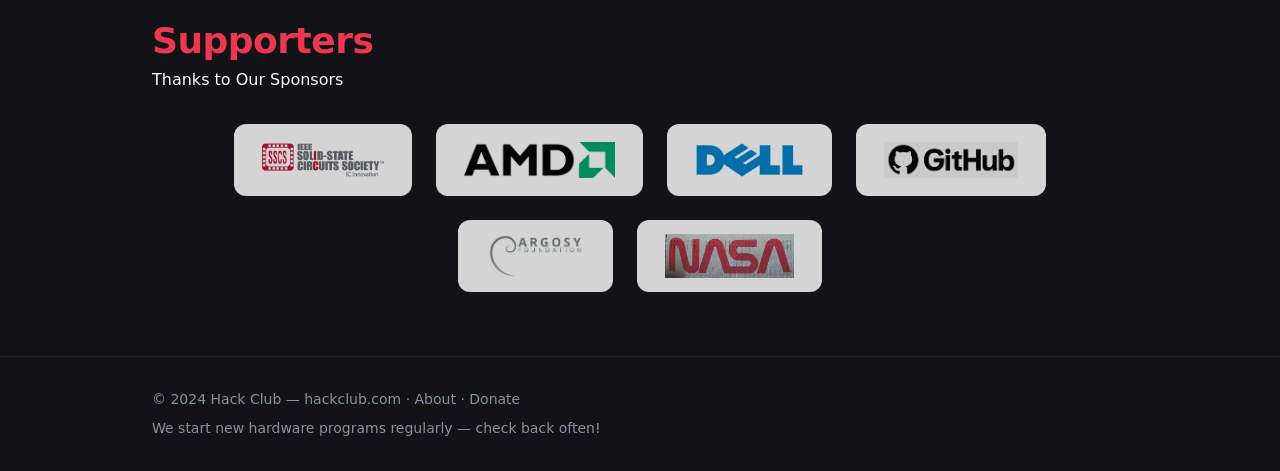
==== commit 6458e672: "feat: real project gallery photos from hardware.hackclub.com/gallery (21 projects)" ====
--- a/index.html
+++ b/index.html
@@ -477,27 +477,31 @@
     </div>
     <div class="marquee-wrap">
       <div class="marquee-track">
-        <div class="gallery-card" style="background-image:url('assets/prog-fallout.jpg')"><span>Fallout</span></div>
-        <div class="gallery-card" style="background-image:url('assets/prog-highway.jpg')"><span>Highway</span></div>
-        <div class="gallery-card" style="background-image:url('assets/prog-undercity.jpg')"><span>Undercity</span></div>
-        <div class="gallery-card" style="background-image:url('assets/prog-stardance.jpg')"><span>Stardance</span></div>
-        <div class="gallery-card" style="background-image:url('assets/prog-hackpad.jpg')"><span>Hackpad</span></div>
-        <div class="gallery-card" style="background-image:url('assets/prog-blueprint.jpg')"><span>Blueprint</span></div>
-        <div class="gallery-card" style="background-image:url('assets/prog-onboard.jpg')"><span>OnBoard</span></div>
-        <div class="gallery-card" style="background-image:url('assets/prog-stasis.jpg')"><span>Stasis</span></div>
-        <div class="gallery-card" style="background-image:url('assets/prog-solder.jpg')"><span>Solder</span></div>
-        <div class="gallery-card" style="background-image:url('assets/prog-thebin.jpg')"><span>The Bin</span></div>
+        <div class="gallery-card" style="background-image:url('assets/gallery-proj11.jpg')"><span>Athena V1</span></div>
+        <div class="gallery-card" style="background-image:url('assets/gallery-proj13.jpg')"><span>Biblically Accurate Keyboard</span></div>
+        <div class="gallery-card" style="background-image:url('assets/gallery-proj05.jpg')"><span>The Breadboard+</span></div>
+        <div class="gallery-card" style="background-image:url('assets/gallery-proj17.jpg')"><span>PR1SM Keyboard</span></div>
+        <div class="gallery-card" style="background-image:url('assets/gallery-proj14.jpg')"><span>Cybercard</span></div>
+        <div class="gallery-card" style="background-image:url('assets/gallery-proj20.jpg')"><span>ChessPotato</span></div>
+        <div class="gallery-card" style="background-image:url('assets/gallery-proj12.jpg')"><span>Desk Display</span></div>
+        <div class="gallery-card" style="background-image:url('assets/gallery-proj24.jpg')"><span>Slider Synth</span></div>
+        <div class="gallery-card" style="background-image:url('assets/gallery-proj15.jpg')"><span>Overglade Badges</span></div>
+        <div class="gallery-card" style="background-image:url('assets/gallery-proj18.jpg')"><span>Cyberboard V2</span></div>
+        <div class="gallery-card" style="background-image:url('assets/gallery-proj02.jpg')"><span>EngiPad</span></div>
+        <div class="gallery-card" style="background-image:url('assets/gallery-proj09.jpg')"><span>ESP32 Transmitter</span></div>
         <!-- Duplicated for seamless loop -->
-        <div class="gallery-card" style="background-image:url('assets/prog-fallout.jpg')"><span>Fallout</span></div>
-        <div class="gallery-card" style="background-image:url('assets/prog-highway.jpg')"><span>Highway</span></div>
-        <div class="gallery-card" style="background-image:url('assets/prog-undercity.jpg')"><span>Undercity</span></div>
-        <div class="gallery-card" style="background-image:url('assets/prog-stardance.jpg')"><span>Stardance</span></div>
-        <div class="gallery-card" style="background-image:url('assets/prog-hackpad.jpg')"><span>Hackpad</span></div>
-        <div class="gallery-card" style="background-image:url('assets/prog-blueprint.jpg')"><span>Blueprint</span></div>
-        <div class="gallery-card" style="background-image:url('assets/prog-onboard.jpg')"><span>OnBoard</span></div>
-        <div class="gallery-card" style="background-image:url('assets/prog-stasis.jpg')"><span>Stasis</span></div>
-        <div class="gallery-card" style="background-image:url('assets/prog-solder.jpg')"><span>Solder</span></div>
-        <div class="gallery-card" style="background-image:url('assets/prog-thebin.jpg')"><span>The Bin</span></div>
+        <div class="gallery-card" style="background-image:url('assets/gallery-proj11.jpg')"><span>Athena V1</span></div>
+        <div class="gallery-card" style="background-image:url('assets/gallery-proj13.jpg')"><span>Biblically Accurate Keyboard</span></div>
+        <div class="gallery-card" style="background-image:url('assets/gallery-proj05.jpg')"><span>The Breadboard+</span></div>
+        <div class="gallery-card" style="background-image:url('assets/gallery-proj17.jpg')"><span>PR1SM Keyboard</span></div>
+        <div class="gallery-card" style="background-image:url('assets/gallery-proj14.jpg')"><span>Cybercard</span></div>
+        <div class="gallery-card" style="background-image:url('assets/gallery-proj20.jpg')"><span>ChessPotato</span></div>
+        <div class="gallery-card" style="background-image:url('assets/gallery-proj12.jpg')"><span>Desk Display</span></div>
+        <div class="gallery-card" style="background-image:url('assets/gallery-proj24.jpg')"><span>Slider Synth</span></div>
+        <div class="gallery-card" style="background-image:url('assets/gallery-proj15.jpg')"><span>Overglade Badges</span></div>
+        <div class="gallery-card" style="background-image:url('assets/gallery-proj18.jpg')"><span>Cyberboard V2</span></div>
+        <div class="gallery-card" style="background-image:url('assets/gallery-proj02.jpg')"><span>EngiPad</span></div>
+        <div class="gallery-card" style="background-image:url('assets/gallery-proj09.jpg')"><span>ESP32 Transmitter</span></div>
       </div>
     </div>
   </section>
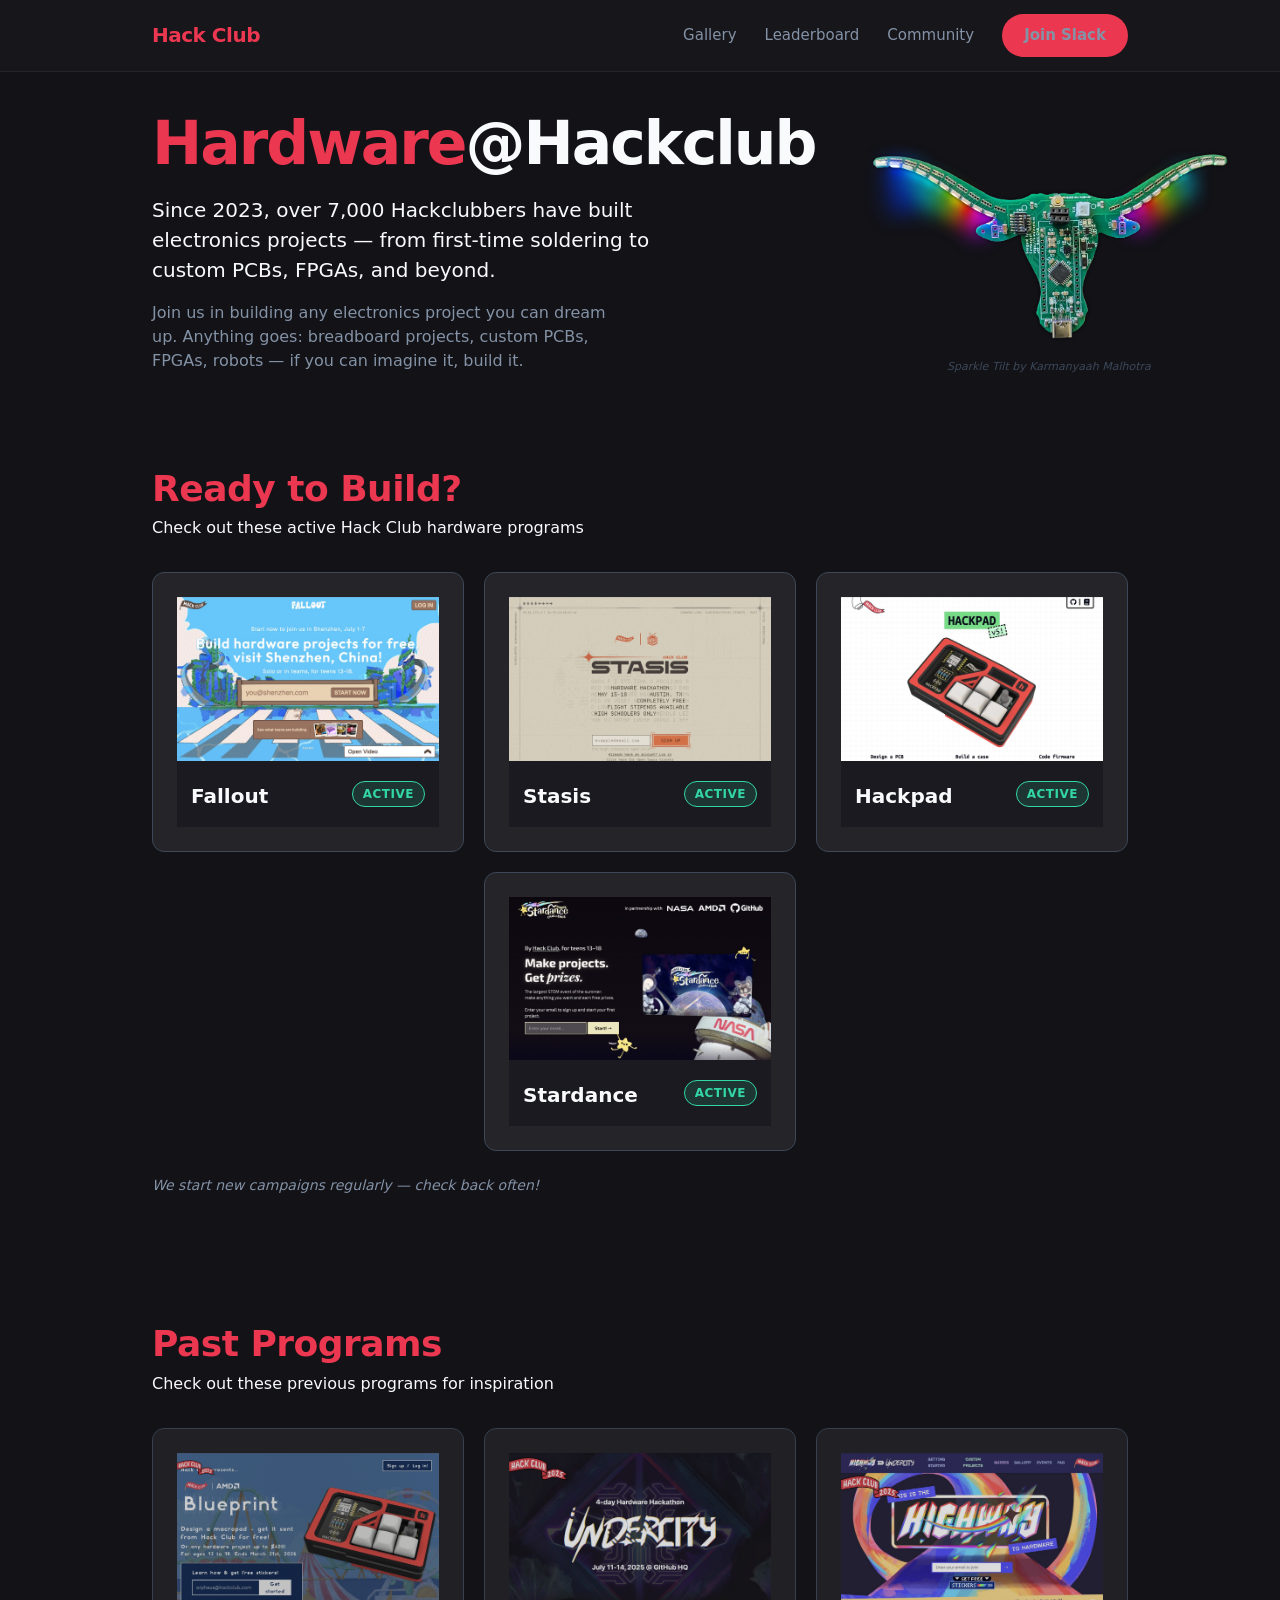
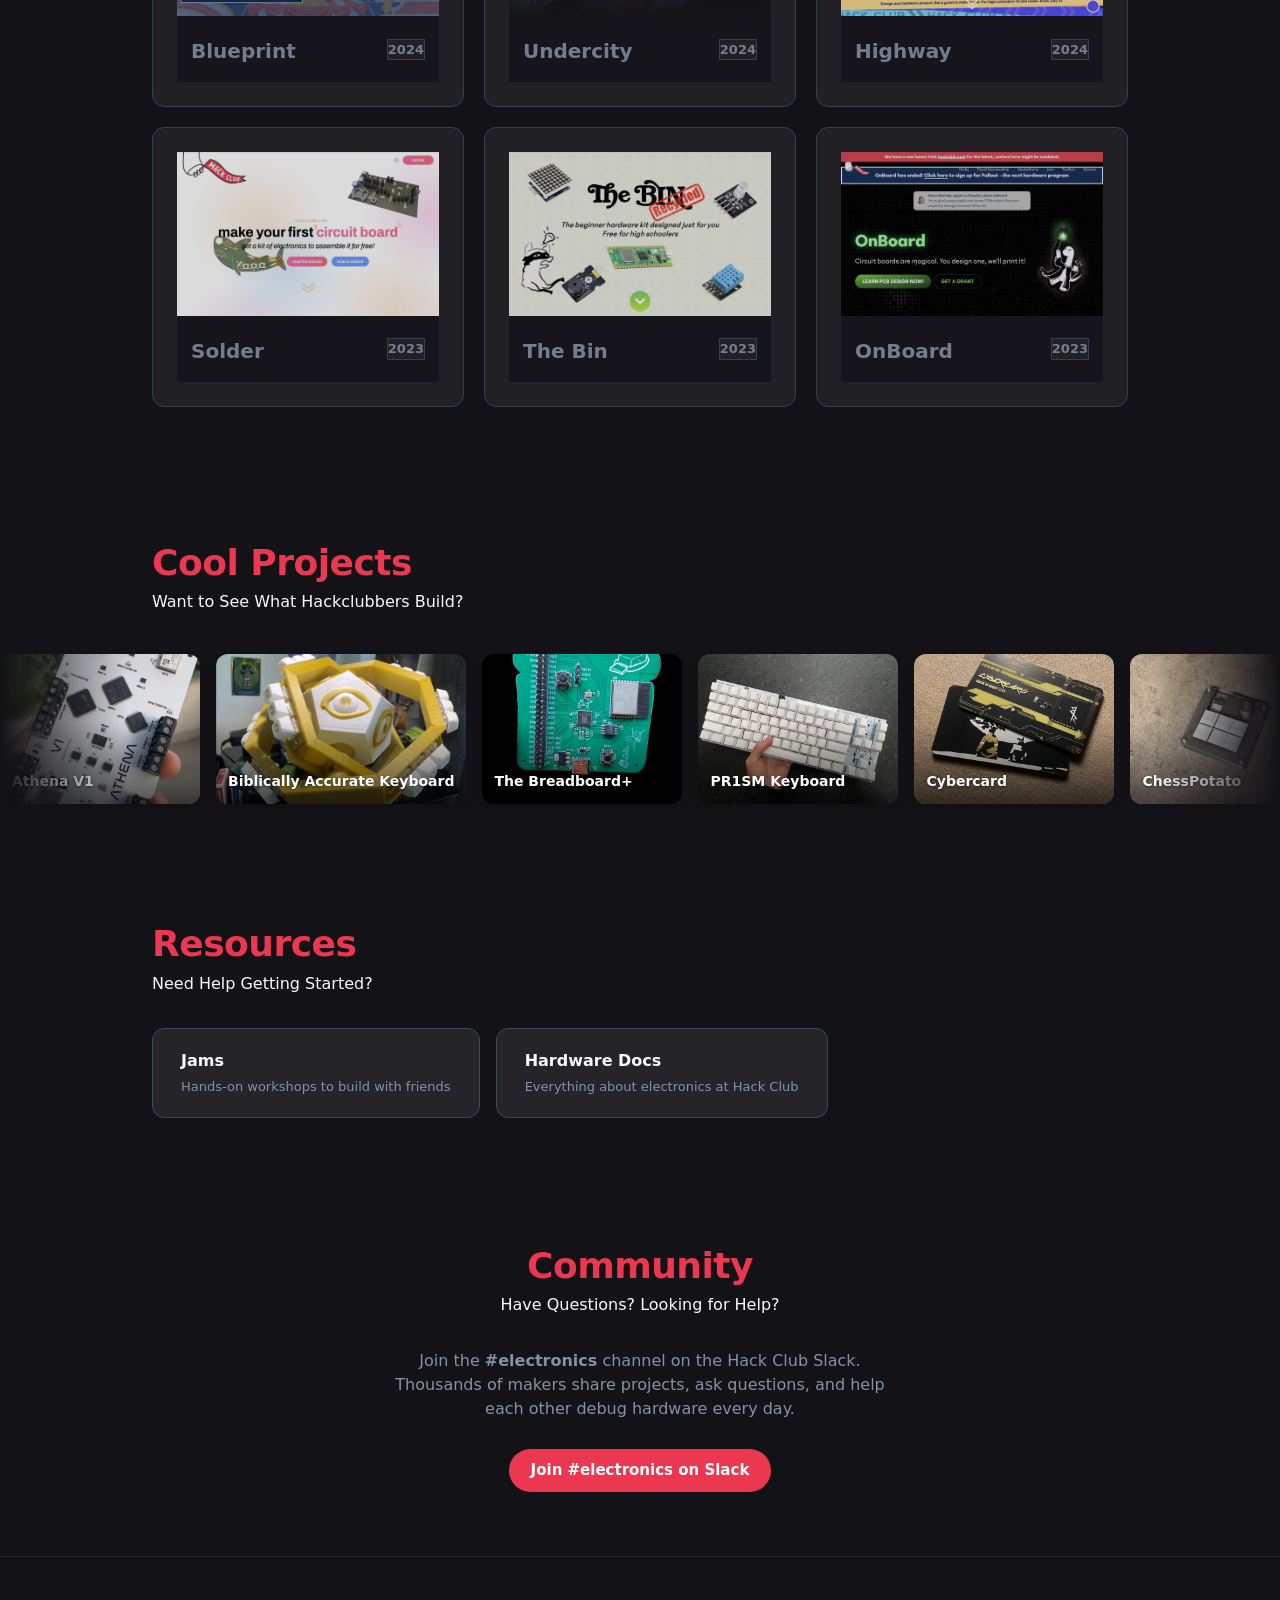
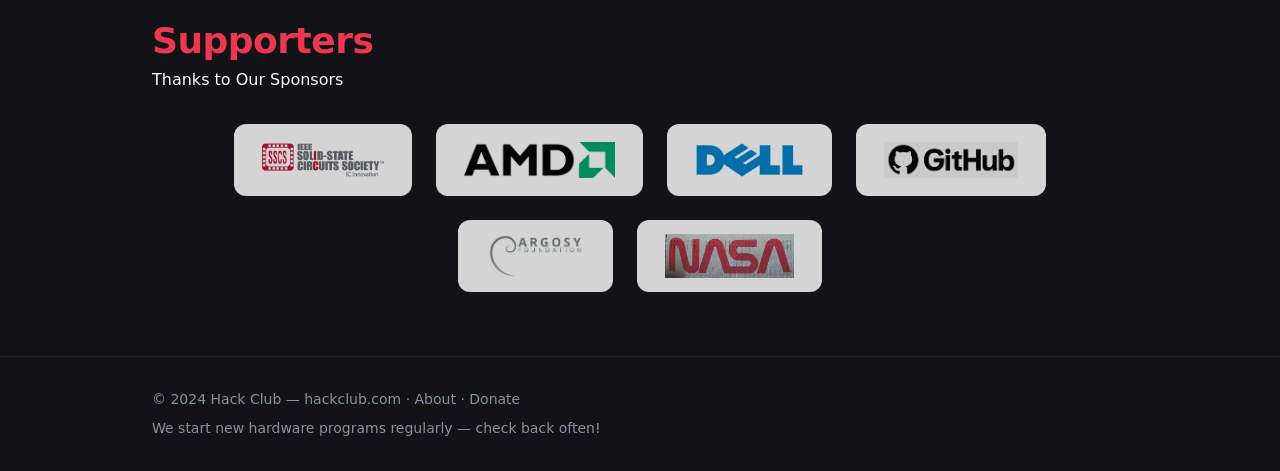
==== commit 3e2a5bff: "content: update hackclubber count to 7,000+" ====
--- a/index.html
+++ b/index.html
@@ -4,7 +4,7 @@
   <meta charset="UTF-8">
   <meta name="viewport" content="width=device-width, initial-scale=1">
   <title>Hardware @ Hack Club</title>
-  <meta name="description" content="Since 2023, 6000+ Hackclubbers have built electronics projects with Hack Club. Join us in building any electronics project you can dream up.">
+  <meta name="description" content="Since 2023, 7000+ Hackclubbers have built electronics projects with Hack Club. Join us in building any electronics project you can dream up.">
   <link rel="stylesheet" href="https://css.hackclub.com/fonts.css">
   <link rel="stylesheet" href="https://css.hackclub.com/theme.css">
   <link rel="stylesheet" href="style.css">
@@ -398,7 +398,7 @@
     <div class="container">
       <div class="hero-text">
         <h1><span class="red">Hardware</span>@Hackclub</h1>
-        <p class="tagline">Since 2023, over 6,000 Hackclubbers have built electronics projects — from first-time soldering to custom PCBs, FPGAs, and beyond.</p>
+        <p class="tagline">Since 2023, over 7,000 Hackclubbers have built electronics projects — from first-time soldering to custom PCBs, FPGAs, and beyond.</p>
         <p class="subtext">Join us in building any electronics project you can dream up. Anything goes: breadboard projects, custom PCBs, FPGAs, robots — if you can imagine it, build it.</p>
       </div>
       <div class="hero-photo">
